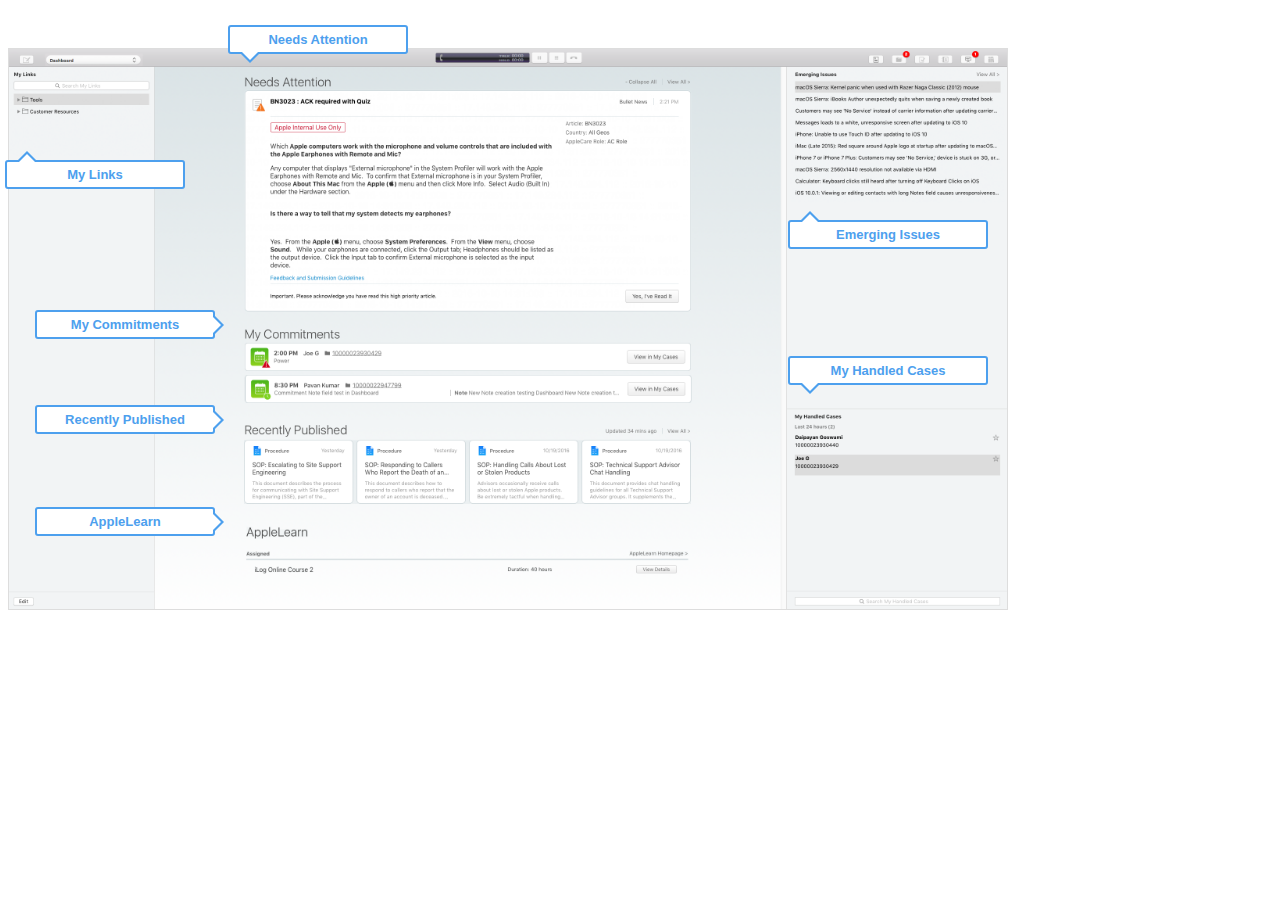
==== overview/_multimedia/jsxml_dashboard_overview/index.html @ 910c5cee "added index files" ====
<html>
<head>
	<meta http-equiv="content-type" content="text/html; charset=UTF-8">
	<script src="engine/jquery/jquery-2.1.3.min.js"></script>
	<link href="engine/engine.css" rel="stylesheet" type="text/css" />
	<link href="engine/standard.css" rel="stylesheet" type="text/css" />
	<link href="engine/jquery-ui/jquery-ui.min.css" rel="stylesheet" type="text/css" />
	<link href="interaction.css" rel="stylesheet" type="text/css" />
	<script src="style.js"></script>
	<script>
		// $(document).ready(function() {
		// 	$(".blue_button_active").on('mouseenter', function() {
		// 		var hoveredBtn = parseInt($(this).attr("count"));
		// 		$(".item_" + (hoveredBtn + 1)).addClass("on_hover");
		// 	});
		// 	$(".blue_button_active").on('mouseleave', function() {
		// 		var hoveredBtn = parseInt($(this).attr("count"));
		// 		$(".item_" + (hoveredBtn + 1)).removeClass("on_hover");
		// 	});

		// 	$("#my-links-btn").click(function() {
		// 		$("#slide1").hide();
		// 		$("#my-links-slide").show();
		// 	});

		// 	$("#my-links-zoomout").click(function() {
		// 		$("#slide1").show();
		// 		$("#my-links-slide").hide();
		// 	})


		// 	$("#needs-attention-btn").click(function() {
		// 		$("#slide1").hide();
		// 		$("#needs-attention-slide").show();
		// 	});

		// 	$("#needs-attention-zoomout").click(function() {
		// 		$("#slide1").show();
		// 		$("#needs-attention-slide").hide();
		// 	})

		// 	$("#my-commitments-btn").click(function() {
		// 		$("#slide1").hide();
		// 		$("#my-commitments-slide").show();
		// 	});

		// 	$("#my-commitments-zoomout").click(function() {
		// 		$("#slide1").show();
		// 		$("#my-commitments-slide").hide();
		// 	})

		// 	$("#recently-published-btn").click(function() {
		// 		$("#slide1").hide();
		// 		$("#recently-published-slide").show();
		// 	});

		// 	$("#recently-published-zoomout").click(function() {
		// 		$("#slide1").show();
		// 		$("#recently-published-slide").hide();
		// 	})

		// 	$("#apple-learn-btn").click(function() {
		// 		$("#slide1").hide();
		// 		$("#apple-learn-slide").show();
		// 	});

		// 	$("#apple-learn-zoomout").click(function() {
		// 		$("#slide1").show();
		// 		$("#apple-learn-slide").hide();
		// 	})

		// 	$("#emerging-issues-btn").click(function() {
		// 		$("#slide1").hide();
		// 		$("#emerging-issues-slide").show();
		// 	});

		// 	$("#emerging-issues-zoomout").click(function() {
		// 		$("#slide1").show();
		// 		$("#emerging-issues-slide").hide();
		// 	})

		// 	$("#my-handled-cases-btn").click(function() {
		// 		$("#slide1").hide();
		// 		$("#my-handled-cases-slide").show();
		// 	});

		// 	$("#my-handled-cases-zoomout").click(function() {
		// 		$("#slide1").show();
		// 		$("#my-handled-cases-slide").hide();
		// 	})

		// })
	</script>
</head>

<body>

	<div style="height: 642px; width: 1000px; background-color: transparent;" class="slides" count="0" id="slide1">
		<div style="position: absolute; left: 0px; top: 0px; width: 100%; height: 100%; opacity: 1; background-color: transparent; pointer-events: auto; overflow: hidden;" class="layer_variables">
		</div>
		<div style="position: absolute; left: 0px; top: 40px; width: 1000px; height: 562px; opacity: 1; background-color: transparent; pointer-events: auto; overflow: hidden;" class="layer_image layer">
			<img style="position: absolute; left: 0px; top: 0px; width: 1000px; opacity: 1; pointer-events: auto;" src="images/dashboard_01.png" class="bg_image">
		</div>
		<div style="position: absolute; left: 0px; top: 40px; width: 1000px; height: 562px; opacity: 1; background-color: transparent; pointer-events: auto; overflow: hidden;" class="layer_item">
			<div style="position: absolute; left: 0px; top: 19px; width: 147px; height: 543px; opacity: 1; pointer-events: auto;" class="item_1 item item_button">
			</div>
			<div style="position: absolute; left: 228px; top: 19px; width: 464px; height: 252px; opacity: 1; pointer-events: auto;" class="item_2 item item_button">
			</div>
			<div style="position: absolute; left: 228px; top: 272px; width: 464px; height: 92px; opacity: 1; pointer-events: auto;" class="item_3 item item_button">
			</div>
			<div style="position: absolute; left: 228px; top: 365px; width: 464px; height: 98px; opacity: 1; pointer-events: auto;" class="item_4 item item_button">
			</div>
			<div style="position: absolute; left: 228px; top: 467px; width: 464px; height: 95px; opacity: 1; pointer-events: auto;" class="item_5 item item_button">
			</div>
			<div style="position: absolute; left: 778px; top: 19px; width: 222px; height: 340px; opacity: 1; pointer-events: auto;" class="item_6 item item_button">
			</div>
			<div style="position: absolute; left: 778px; top: 360px; width: 222px; height: 202px; opacity: 1; pointer-events: auto;" class="item_7 item item_button">
			</div>
			
			<button count="0" style="position: absolute; left: 5px; top: 120px; width: 180px; opacity: 1; pointer-events: auto;" class="button_1 blue_button_active pointer-top-left completed-false" id="my-links-btn">
				My Links<span class="icon"></span>
			</button>
			
			<button count="1" style="position: absolute; left: 228px; top: -15px; width: 180px; opacity: 1; pointer-events: auto;" class="button_2 blue_button_active pointer-bottom-left completed-false" id="needs-attention-btn">
				Needs Attention<span class="icon"></span>
			</button>
			
			<button count="2" style="position: absolute; left: 35px; top: 270px; width: 180px; opacity: 1; pointer-events: auto;" class=" button_3 blue_button_active pointer-right completed-false" id="my-commitments-btn">
				My Commitments<span class="icon"></span>
			</button>
			
			<button count="3" style="position: absolute; left: 35px; top: 365px; width: 180px; opacity: 1; pointer-events: auto;" class=" button_4 blue_button_active pointer-right completed-false" id="recently-published-btn">
				Recently Published<span class="icon"></span>
			</button>
			
			<button count="4" style="position: absolute; left: 35px; top: 467px; width: 180px; opacity: 1; pointer-events: auto;" class="button_5 blue_button_active pointer-right completed-false" id="apple-learn-btn">
				AppleLearn<span class="icon"></span>
			</button>
			
			<button count="5" style="position: absolute; left: 788px; top: 180px; width: 200px; opacity: 1; pointer-events: auto;" class=" button_6 blue_button_active pointer-top-left completed-false" id="emerging-issues-btn">
				Emerging Issues<span class="icon"></span>
			</button>
			
			<button count="6" style="position: absolute; left: 788px; top: 316px; width: 200px; opacity: 1; pointer-events: auto;" class="button_7 blue_button_active pointer-bottom-left completed-false" id="my-handled-cases-btn">
				My Handled Cases<span class="icon"></span>
			</button>
		
		</div>
	</div>

	<div style="height: 642px; width: 1000px; background-color: transparent; display:none" class="slides" count="1" id="my-links-slide">
		<div style="position: absolute; left: 0px; top: 0px; width: 100%; height: 100%; opacity: 1; background-color: transparent; pointer-events: auto; overflow: hidden;" class="layer_variables">
		</div>
		<div style="position: absolute; left: 0px; top: 40px; width: 1000px; height: 562px; opacity: 1; background-color: transparent; pointer-events: auto; overflow: hidden;" class="layer_image layer">
			<img style="position: absolute; left: 0px; top: 0px; width: 2560px; opacity: 1; pointer-events: auto; display: inline-block;" src="images/dashboard_01.png" class="bg_image">
		</div>
		<div style="position: absolute; left: 0px; top: 40px; width: 1000px; height: 562px; opacity: 1; background-color: transparent; pointer-events: auto; overflow: hidden; display: block;" class="layer_item">
			<div style="position: absolute; left: 10px; top: 54px; width: 65px; height: 26px; opacity: 1; pointer-events: auto;" class="item_1 item">
				<notrans></notrans>
			</div>
			<div style="position: absolute; left: 10px; top: 81px; width: 354px; height: 30px; opacity: 1; pointer-events: auto;" class="item_2 item">
				<notrans></notrans>
			</div>
			<div style="position: absolute; left: 790px; top: 572px; width: 200px; opacity: 1; pointer-events: auto;" class="button_1 blue_button_active zoomout" id="my-links-zoomout">
				<notrans>Zoom Out</notrans>
			</div>
		</div>
		<div style="position: absolute; left: 0px; top: 40px; width: 1000px; height: 562px; opacity: 1; background-color: transparent; pointer-events: none; overflow: hidden;" class="layer svg_layer">
			<div style="position: absolute; left: 0px; top: 0px; width: 100%; height: 100%; opacity: 0; pointer-events: auto;" class="fade_1 svg_container">
				<notrans><svg version="1.1" xmlns="http://www.w3.org/2000/svg" xmlns:xlink="http://www.w3.org/1999/xlink" viewBox="0 0 1000 562" xml:space="preserve">
	                        <defs>
								<mask id="cutout_square_1">
									<rect x="0" y="0" width="100%" height="100%" fill="white"></rect>
									<rect x="10" y="54" width="65" height="26" rx="3px" ry="3px" fill="black"></rect>
								</mask>
							</defs>
						<rect x="0" y="0" width="100%" height="100%" class="svg_fade" mask="url(#cutout_square_1)"></rect>
						</svg>
				</notrans>
			</div>
			<div style="position: absolute; left: 0px; top: 0px; width: 100%; height: 100%; opacity: 0; pointer-events: auto;" class="fade_2 svg_container">
				<notrans>
					<svg version="1.1" xmlns="http://www.w3.org/2000/svg" xmlns:xlink="http://www.w3.org/1999/xlink" viewBox="0 0 1000 562" xml:space="preserve">
	                <defs>
										<mask id="cutout_square_2">
											<rect x="0" y="0" width="100%" height="100%" fill="white"></rect>
											<rect x="10" y="81" width="354" height="30" rx="3px" ry="3px" fill="black"></rect>
										</mask>
									</defs>
									<rect x="0" y="0" width="100%" height="100%" class="svg_fade" mask="url(#cutout_square_2)"></rect>
								</svg>
				</notrans>
			</div>
		</div>
		<div style="position: absolute; left: 0px; top: 40px; width: 1000px; height: 562px; opacity: 1; background-color: transparent; pointer-events: none; overflow: hidden;" class="layer feedback_layer">
			<div style="position: absolute; left: 385px; top: 44px; width: 605px; height: 0px; opacity: 1; pointer-events: auto;" class="feedback_1 feedback_container">
				<notrans>
					<div class="feedback valign-top">
						<p>You use the My Links section to manage internal and external links you frequently use. This section doesn't contain any default links. You choose which links you add to this section.</p>
					</div>
				</notrans>
			</div>
			<div style="position: absolute; left: 385px; top: 73px; width: 605px; height: 0px; opacity: 1; pointer-events: auto;" class="feedback_2 feedback_container">
				<notrans>
					<div class="feedback valign-top">
						<p>To quickly find links that you've added to the My Links section, you can use the search field.</p>
					</div>
				</notrans>
			</div>
		</div>
	</div>

	<div style="height: 642px; width: 1000px; background-color: transparent; display:none" class="slides" count="2" id="slide3">
		<div style="position: absolute; left: 0px; top: 0px; width: 100%; height: 100%; opacity: 1; background-color: transparent; pointer-events: auto; overflow: hidden;" class="layer_variables"></div>
		<div style="position: absolute; left: 0px; top: 40px; width: 1000px; height: 562px; opacity: 1; background-color: transparent; pointer-events: auto; overflow: hidden;" class="layer_image layer"><img style="position: absolute; left: 0px; top: -878px; width: 2560px; opacity: 1; pointer-events: auto; display: inline-block;" src="images/dashboard_01.png" class="bg_image"></div>
		<div style="position: absolute; left: 0px; top: 40px; width: 1000px; height: 562px; opacity: 1; background-color: transparent; pointer-events: auto; overflow: hidden; display: block;" class="layer_item">
			<div style="position: absolute; left: 10px; top: 522px; width: 60px; height: 31px; opacity: 1; pointer-events: auto;" class="item_1 item">
				<notrans></notrans>
			</div>
			<div style="position: absolute; left: 10px; top: 572px; width: 200px; opacity: 1; pointer-events: auto;" class="back_btn blue_button_active">
				<notrans>Back</notrans>
			</div>
			<div style="position: absolute; left: 220px; top: 572px; width: 200px; opacity: 1; pointer-events: auto;" class="zoom_out_btn blue_button_active" id="needs-attention-zoomout1">
				<notrans>Zoom Out</notrans>
			</div>
		</div>
		<div style="position: absolute; left: 0px; top: 40px; width: 1000px; height: 562px; opacity: 1; background-color: transparent; pointer-events: none; overflow: hidden;" class="layer svg_layer">
			<div style="position: absolute; left: 0px; top: 0px; width: 100%; height: 100%; opacity: 0; pointer-events: auto;" class="fade_1 svg_container">
				<notrans><svg version="1.1" xmlns="http://www.w3.org/2000/svg" xmlns:xlink="http://www.w3.org/1999/xlink" viewBox="0 0 1000 562" xml:space="preserve">
	                        <defs>
								<mask id="cutout_square_1">
									<rect x="0" y="0" width="100%" height="100%" fill="white"></rect>
									<rect x="10" y="522" width="60" height="31" rx="3px" ry="3px" fill="black"></rect>
								</mask>
							</defs>
						<rect x="0" y="0" width="100%" height="100%" class="svg_fade" mask="url(#cutout_square_1)"></rect>
						</svg></notrans>
			</div>
		</div>
		<div style="position: absolute; left: 0px; top: 40px; width: 1000px; height: 562px; opacity: 1; background-color: transparent; pointer-events: none; overflow: hidden;" class="layer feedback_layer">
			<div style="position: absolute; left: 10px; top: 495px; width: 605px; height: 0px; opacity: 1; pointer-events: auto;" class=" feedback_1 feedback_container">
				<notrans>
					<div class="feedback valign-bottom">
						<p>You use the Edit button to add and remove links and organize them into folders you create.</p>
					</div>
				</notrans>
			</div>
		</div>
	</div>

	<div style="height: 642px; width: 1000px; background-color: transparent; display:none" class="slides" count="3" id="needs-attention-slide">
		<div style="position: absolute; left: 0px; top: 0px; width: 100%; height: 100%; opacity: 1; background-color: transparent; pointer-events: auto; overflow: hidden;" class="layer_variables"></div>
		<div style="position: absolute; left: 0px; top: 40px; width: 1000px; height: 562px; opacity: 1; background-color: transparent; pointer-events: auto; overflow: hidden;" class="layer_image layer"><img style="position: absolute; left: -506px; top: -40px; width: 2190px; opacity: 1; pointer-events: auto; display: inline-block;" src="images/dashboard_01.png" class="bg_image"></div>
		<div style="position: absolute; left: 0px; top: 40px; width: 1000px; height: 562px; opacity: 1; background-color: transparent; pointer-events: auto; overflow: hidden; display: block;" class="layer_item">
			<div style="position: absolute; left: 5px; top: 15px; width: 203px; height: 36px; opacity: 1; pointer-events: auto;" class="item_1 item">
				<notrans></notrans>
			</div>
			<div style="position: absolute; left: 836px; top: 15px; width: 89px; height: 36px; opacity: 1; pointer-events: auto;" class="item_2 item">
				<notrans></notrans>
			</div>
			<div style="position: absolute; left: 926px; top: 15px; width: 69px; height: 36px; opacity: 1; pointer-events: auto;" class="item_3 item">
				<notrans></notrans>
			</div>
			<div style="position: absolute; left: 12px; top: 474px; width: 977px; height: 61px; opacity: 1; pointer-events: auto;" class="item_4 item">
				<notrans></notrans>
			</div>
			<div style="position: absolute; left: 10px; top: 572px; width: 200px; opacity: 1; pointer-events: auto;" class="zoom_out_btn blue_button_active" id="needs-attention-zoomout">
				<notrans>Zoom Out</notrans>
			</div>
		</div>
		<div style="position: absolute; left: 0px; top: 40px; width: 1000px; height: 562px; opacity: 1; background-color: transparent; pointer-events: none; overflow: hidden;" class="layer svg_layer">
			<div style="position: absolute; left: 0px; top: 0px; width: 100%; height: 100%; opacity: 0; pointer-events: auto;" class="fade_1 svg_container">
				<notrans><svg version="1.1" xmlns="http://www.w3.org/2000/svg" xmlns:xlink="http://www.w3.org/1999/xlink" viewBox="0 0 1000 562" xml:space="preserve">
	                        <defs>
								<mask id="cutout_square_1">
									<rect x="0" y="0" width="100%" height="100%" fill="white"></rect>
									<rect x="5" y="15" width="203" height="36" rx="3px" ry="3px" fill="black"></rect>
								</mask>
							</defs>
						<rect x="0" y="0" width="100%" height="100%" class="svg_fade" mask="url(#cutout_square_1)"></rect>
						</svg></notrans>
			</div>
			<div style="position: absolute; left: 0px; top: 0px; width: 100%; height: 100%; opacity: 0; pointer-events: auto;" class="fade_2 svg_container">
				<notrans><svg version="1.1" xmlns="http://www.w3.org/2000/svg" xmlns:xlink="http://www.w3.org/1999/xlink" viewBox="0 0 1000 562" xml:space="preserve">
	                        <defs>
								<mask id="cutout_square_2">
									<rect x="0" y="0" width="100%" height="100%" fill="white"></rect>
									<rect x="836" y="15" width="89" height="36" rx="3px" ry="3px" fill="black"></rect>
								</mask>
							</defs>
						<rect x="0" y="0" width="100%" height="100%" class="svg_fade" mask="url(#cutout_square_2)"></rect>
						</svg></notrans>
			</div>
			<div style="position: absolute; left: 0px; top: 0px; width: 100%; height: 100%; opacity: 0; pointer-events: auto;" class="fade_3 svg_container">
				<notrans><svg version="1.1" xmlns="http://www.w3.org/2000/svg" xmlns:xlink="http://www.w3.org/1999/xlink" viewBox="0 0 1000 562" xml:space="preserve">
	                        <defs>
								<mask id="cutout_square_3">
									<rect x="0" y="0" width="100%" height="100%" fill="white"></rect>
									<rect x="926" y="15" width="69" height="36" rx="3px" ry="3px" fill="black"></rect>
								</mask>
							</defs>
						<rect x="0" y="0" width="100%" height="100%" class="svg_fade" mask="url(#cutout_square_3)"></rect>
						</svg></notrans>
			</div>
			<div style="position: absolute; left: 0px; top: 0px; width: 100%; height: 100%; opacity: 0; pointer-events: auto;" class="fade_4 svg_container">
				<notrans><svg version="1.1" xmlns="http://www.w3.org/2000/svg" xmlns:xlink="http://www.w3.org/1999/xlink" viewBox="0 0 1000 562" xml:space="preserve">
	                        <defs>
								<mask id="cutout_square_4">
									<rect x="0" y="0" width="100%" height="100%" fill="white"></rect>
									<rect x="12" y="474" width="977" height="61" rx="3px" ry="3px" fill="black"></rect>
								</mask>
							</defs>
						<rect x="0" y="0" width="100%" height="100%" class="svg_fade" mask="url(#cutout_square_4)"></rect>
						</svg></notrans>
			</div>
		</div>
		<div style="position: absolute; left: 0px; top: 40px; width: 1000px; height: 562px; opacity: 1; background-color: transparent; pointer-events: none; overflow: hidden;" class="layer feedback_layer">
			<div style="position: absolute; left: 14px; top: 65px; width: 475px; height: 0px; opacity: 1; pointer-events: auto;" class="feedback_1 feedback_container">
				<notrans>
					<div class="feedback valign-top">
						<p>The Needs Attention section lists Bullet*News articles that you need to read and acknowledge before working with customers. </p>
					</div>
				</notrans>
			</div>
			<div style="position: absolute; left: 510px; top: 65px; width: 475px; height: 0px; opacity: 1; pointer-events: auto;" class="  feedback_2 feedback_container">
				<notrans>
					<div class="feedback valign-top">
						<p>You can click an article to expand it, or you can click Expand All to expand all the articles in this section. You might want to have all the articles closed so you can view other information in Dashboard. When all the articles are expanded, you
							can click Collapse All to collapse all of them.</p>
					</div>
				</notrans>
			</div>
			<div style="position: absolute; left: 510px; top: 65px; width: 475px; height: 0px; opacity: 1; pointer-events: auto;" class=" feedback_3 feedback_container">
				<notrans>
					<div class="feedback valign-top">
						<p>Click View All to review Bullet*News articles in Article Viewer from the past 90 days.</p>
					</div>
				</notrans>
			</div>
			<div style="position: absolute; left: 510px; top: 460px; width: 475px; height: 0px; opacity: 1; pointer-events: auto;" class="    feedback_4 feedback_container">
				<notrans>
					<div class="feedback valign-bottom">
						<p>Each article has the "Yes, I’ve Read It" button. Click this button to acknowledge you have read the article. You must take time to read and acknowledge all articles before you can work with customers. Reading these articles prepares you to provide
							the best customer experience.</p>
					</div>
				</notrans>
			</div>
		</div>
	</div>

	<div style="height: 642px; width: 1000px; background-color: transparent; display:none" class="slides" count="4" id="my-commitments-slide">
		<div style="position: absolute; left: 0px; top: 0px; width: 100%; height: 100%; opacity: 1; background-color: transparent; pointer-events: auto; overflow: hidden;" class="layer_variables">
		</div>
		<div style="position: absolute; left: 0px; top: 40px; width: 1000px; height: 562px; opacity: 1; background-color: transparent; pointer-events: auto; overflow: hidden;" class="layer_image layer">
			<img style="position: absolute; left: -506px; top: -591px; width: 2190px; opacity: 1; pointer-events: auto; display: inline-block;" src="images/dashboard_01.png" class="bg_image">
		</div>
		<div style="position: absolute; left: 0px; top: 40px; width: 1000px; height: 562px; opacity: 1; background-color: transparent; pointer-events: auto; overflow: hidden; display: block;" class="layer_item">
			<div style="position: absolute; left: 5px; top: 18px; width: 223px; height: 36px; opacity: 1; pointer-events: auto;" class="item_1 item">
				<notrans></notrans>
			</div>
			<div style="position: absolute; left: 18px; top: 60px; width: 53px; height: 52px; opacity: 1; pointer-events: auto;" class="item_2 item">
				<notrans></notrans>
			</div>
			<div style="position: absolute; left: 10px; top: 572px; width: 200px; opacity: 1; pointer-events: auto;" class="zoom_out_btn blue_button_active" id="my-commitments-zoomout">
				<notrans>Zoom Out</notrans>
			</div>
		</div>
		<div style="position: absolute; left: 0px; top: 40px; width: 1000px; height: 562px; opacity: 1; background-color: transparent; pointer-events: none; overflow: hidden;" class="layer svg_layer">
			<div style="position: absolute; left: 0px; top: 0px; width: 100%; height: 100%; opacity: 0; pointer-events: auto;" class="fade_1 svg_container">
				<notrans>
					<svg version="1.1" xmlns="http://www.w3.org/2000/svg" xmlns:xlink="http://www.w3.org/1999/xlink" viewBox="0 0 1000 562" xml:space="preserve">
						                        <defs>
													<mask id="cutout_square_1">
														<rect x="0" y="0" width="100%" height="100%" fill="white"></rect>
														<rect x="5" y="18" width="223" height="36" rx="3px" ry="3px" fill="black"></rect>
													</mask>
												</defs>
											</svg></notrans>
			</div>
			<div style="position: absolute; left: 0px; top: 0px; width: 100%; height: 100%; opacity: 0; pointer-events: auto;" class="fade_2 svg_container">
				<notrans><svg version="1.1" xmlns="http://www.w3.org/2000/svg" xmlns:xlink="http://www.w3.org/1999/xlink" viewBox="0 0 1000 562" xml:space="preserve">
						                        <defs>
													<mask id="cutout_square_2">
														<rect x="0" y="0" width="100%" height="100%" fill="white"></rect>
														<rect x="18" y="60" width="53" height="52" rx="3px" ry="3px" fill="black"></rect>
													</mask>
												</defs>
											<rect x="0" y="0" width="100%" height="100%" class="svg_fade" mask="url(#cutout_square_2)"></rect>
											</svg>
				</notrans>
			</div>
		</div>
		<div style="position: absolute; left: 0px; top: 40px; width: 1000px; height: 562px; opacity: 1; background-color: transparent; pointer-events: none; overflow: hidden;" class="layer feedback_layer">
			<div style="position: absolute; left: 510px; top: 18px; width: 475px; height: 0px; opacity: 1; pointer-events: auto;" class="feedback_1 feedback_container">
				<notrans>
					<div class="feedback valign-top">
						<p>The My Commitments section is for Tier 2 Advisors and specific queues such as Customer Relations. If you have the My Commitments section, you can use it to easily keep track of your follow-ups. My Commitments also lists escalated responses for email
							Advisors.
						</p>
					</div>
				</notrans>
			</div>
			<div style="position: absolute; left: 510px; top: 60px; width: 475px; height: 0px; opacity: 1; pointer-events: auto;" class="feedback_2 feedback_container">
				<notrans>
					<div class="feedback valign-top">
						<p>The My Commitments section shows commitments that are due within two days. An alert badge indicates that a commitment is overdue. You should address overdue commitments as soon as possible. </p>
					</div>
				</notrans>
			</div>
		</div>
	</div>

	<div style="height: 642px; width: 1000px; background-color: transparent; display:none" class="slides" count="5" id="recently-published-slide">
		<div style="position: absolute; left: 0px; top: 0px; width: 100%; height: 100%; opacity: 1; background-color: transparent; pointer-events: auto; overflow: hidden;" class="layer_variables"></div>
		<div style="position: absolute; left: 0px; top: 40px; width: 1000px; height: 562px; opacity: 1; background-color: transparent; pointer-events: auto; overflow: hidden;" class="layer_image layer"><img style="position: absolute; left: -506px; top: -591px; width: 2190px; opacity: 1; pointer-events: auto; display: inline-block;" src="images/dashboard_01.png" class="bg_image"></div>
		<div style="position: absolute; left: 0px; top: 40px; width: 1000px; height: 562px; opacity: 1; background-color: transparent; pointer-events: auto; overflow: hidden; display: block;" class="layer_item">
			<div style="position: absolute; left: 5px; top: 228px; width: 241px; height: 36px; opacity: 1; pointer-events: auto;" class="item_1 item">
				<notrans></notrans>
			</div>
			<div style="position: absolute; left: 926px; top: 229px; width: 69px; height: 36px; opacity: 1; pointer-events: auto;" class="item_2 item">
				<notrans></notrans>
			</div>
			<div style="position: absolute; left: 258px; top: 267px; width: 238px; height: 139px; opacity: 1; pointer-events: auto;" class="item_3 item">
				<notrans></notrans>
			</div>
			<div style="position: absolute; left: 10px; top: 572px; width: 200px; opacity: 1; pointer-events: auto;" class="zoom_out_btn blue_button_active" id="recently-published-zoomout">
				<notrans>Zoom Out</notrans>
			</div>
		</div>
		<div style="position: absolute; left: 0px; top: 40px; width: 1000px; height: 562px; opacity: 1; background-color: transparent; pointer-events: none; overflow: hidden;" class="layer svg_layer">
			<div style="position: absolute; left: 0px; top: 0px; width: 100%; height: 100%; opacity: 0; pointer-events: auto;" class="fade_1 svg_container">
				<notrans><svg version="1.1" xmlns="http://www.w3.org/2000/svg" xmlns:xlink="http://www.w3.org/1999/xlink" viewBox="0 0 1000 562" xml:space="preserve">
										                        <defs>
																	<mask id="cutout_square_1">
																		<rect x="0" y="0" width="100%" height="100%" fill="white"></rect>
																		<rect x="5" y="228" width="241" height="36" rx="3px" ry="3px" fill="black"></rect>
																	</mask>
																</defs>
															<rect x="0" y="0" width="100%" height="100%" class="svg_fade" mask="url(#cutout_square_1)"></rect>
															</svg></notrans>
			</div>
			<div style="position: absolute; left: 0px; top: 0px; width: 100%; height: 100%; opacity: 0; pointer-events: auto;" class="fade_2 svg_container">
				<notrans><svg version="1.1" xmlns="http://www.w3.org/2000/svg" xmlns:xlink="http://www.w3.org/1999/xlink" viewBox="0 0 1000 562" xml:space="preserve">
										                        <defs>
																	<mask id="cutout_square_2">
																		<rect x="0" y="0" width="100%" height="100%" fill="white"></rect>
																		<rect x="926" y="229" width="69" height="36" rx="3px" ry="3px" fill="black"></rect>
																	</mask>
																</defs>
															<rect x="0" y="0" width="100%" height="100%" class="svg_fade" mask="url(#cutout_square_2)"></rect>
															</svg></notrans>
			</div>
			<div style="position: absolute; left: 0px; top: 0px; width: 100%; height: 100%; opacity: 0; pointer-events: auto;" class="fade_3 svg_container">
				<notrans><svg version="1.1" xmlns="http://www.w3.org/2000/svg" xmlns:xlink="http://www.w3.org/1999/xlink" viewBox="0 0 1000 562" xml:space="preserve">
										                        <defs>
																	<mask id="cutout_square_3">
																		<rect x="0" y="0" width="100%" height="100%" fill="white"></rect>
																		<rect x="258" y="267" width="238" height="139" rx="3px" ry="3px" fill="black"></rect>
																	</mask>
																</defs>
															<rect x="0" y="0" width="100%" height="100%" class="svg_fade" mask="url(#cutout_square_3)"></rect>
															</svg></notrans>
			</div>
		</div>
		<div style="position: absolute; left: 0px; top: 40px; width: 1000px; height: 562px; opacity: 1; background-color: transparent; pointer-events: none; overflow: hidden;" class="layer feedback_layer">
			<div style="position: absolute; left: 15px; top: 210px; width: 475px; height: 0px; opacity: 1; pointer-events: auto;" class="feedback_1 feedback_container">
				<notrans>
					<div class="feedback valign-bottom">
						<p>The Recently Published section lists SOPs, non-urgent Bullet*News, and ISCS content published in the last 90 days.</p>
					</div>
				</notrans>
			</div>
			<div style="position: absolute; left: 510px; top: 210px; width: 475px; height: 0px; opacity: 1; pointer-events: auto;" class="feedback_2 feedback_container">
				<notrans>
					<div class="feedback valign-bottom">
						<p>To view all the recently published content in Article Viewer, click View All.</p>
					</div>
				</notrans>
			</div>
			<div style="position: absolute; left: 258px; top: 250px; width: 475px; height: 0px; opacity: 1; pointer-events: auto;" class="feedback_3 feedback_container">
				<notrans>
					<div class="feedback valign-bottom">
						<p>You can remove content from this section if you've already reviewed it. To remove content, hover your pointer over each piece of content, and then click Remove.</p>
					</div>
				</notrans>
			</div>
		</div>
	</div>

	<div style="height: 642px; width: 1000px; background-color: transparent; display:none" class="slides" count="6" id="apple-learn-slide">
		<div style="position: absolute; left: 0px; top: 0px; width: 100%; height: 100%; opacity: 1; background-color: transparent; pointer-events: auto; overflow: hidden;" class="layer_variables">
		</div>
		<div style="position: absolute; left: 0px; top: 40px; width: 1000px; height: 562px; opacity: 1; background-color: transparent; pointer-events: auto; overflow: hidden;" class="layer_image layer">
			<img style="position: absolute; left: -506px; top: -674px; width: 2190px; opacity: 1; pointer-events: auto; display: inline-block;" src="images/dashboard_01.png" class="bg_image"></div>
		<div style="position: absolute; left: 0px; top: 40px; width: 1000px; height: 562px; opacity: 1; background-color: transparent; pointer-events: auto; overflow: hidden; display: block;" class="layer_item">
			<div style="position: absolute; left: 5px; top: 368px; width: 163px; height: 36px; opacity: 1; pointer-events: auto;" class="item_1 item">
				<notrans></notrans>
			</div>
			<div style="position: absolute; left: 10px; top: 572px; width: 200px; opacity: 1; pointer-events: auto;" class="button_1 blue_button_active" id="apple-learn-zoomout">
				<notrans>Zoom Out</notrans>
			</div>
		</div>
		<div style="position: absolute; left: 0px; top: 40px; width: 1000px; height: 562px; opacity: 1; background-color: transparent; pointer-events: none; overflow: hidden;" class="layer svg_layer">
			<div style="position: absolute; left: 0px; top: 0px; width: 100%; height: 100%; opacity: 0; pointer-events: auto;" class="fade_1 svg_container">
				<notrans><svg version="1.1" xmlns="http://www.w3.org/2000/svg" xmlns:xlink="http://www.w3.org/1999/xlink" viewBox="0 0 1000 562" xml:space="preserve">
															                        <defs>
																						<mask id="cutout_square_1">
																							<rect x="0" y="0" width="100%" height="100%" fill="white"></rect>
																							<rect x="5" y="368" width="163" height="36" rx="3px" ry="3px" fill="black"></rect>
																						</mask>
																					</defs>
																				<rect x="0" y="0" width="100%" height="100%" class="svg_fade" mask="url(#cutout_square_1)"></rect>
																				</svg>
				</notrans>
			</div>
		</div>
		<div style="position: absolute; left: 0px; top: 40px; width: 1000px; height: 562px; opacity: 1; background-color: transparent; pointer-events: none; overflow: hidden;" class="layer feedback_layer">
			<div style="position: absolute; left: 15px; top: 350px; width: 475px; height: 0px; opacity: 1; pointer-events: auto;" class="feedback_1 feedback_container">
				<notrans>
					<div class="feedback valign-bottom">
						<p>The AppleLearn section lists new, pending, and overdue training. Apple is releasing AppleLearn to select groups at a time. You might not see the AppleLearn section at the time of the iLog 10 release.</p>
					</div>
				</notrans>
			</div>
		</div>
	</div>

	<div style="height: 642px; width: 1000px; background-color: transparent; display:none" class="slides" count="7" id="emerging-issues-slide">
		<div style="position: absolute; left: 0px; top: 0px; width: 100%; height: 100%; opacity: 1; background-color: transparent; pointer-events: auto; overflow: hidden;" class="layer_variables"></div>
		<div style="position: absolute; left: 0px; top: 40px; width: 1000px; height: 562px; opacity: 1; background-color: transparent; pointer-events: auto; overflow: hidden;" class="layer_image layer"><img style="position: absolute; left: -1560px; top: 0px; width: 2560px; opacity: 1; pointer-events: auto; display: inline-block;" src="images/dashboard_01.png" class="bg_image"></div>
		<div style="position: absolute; left: 0px; top: 40px; width: 1000px; height: 562px; opacity: 1; background-color: transparent; pointer-events: auto; overflow: hidden; display: block;" class="layer_item">
			<div style="position: absolute; left: 875px; top: 5px; width: 53px; height: 39px; opacity: 1; pointer-events: auto;" class="item_1 item">
				<notrans></notrans>
			</div>
			<div style="position: absolute; left: 10px; top: 572px; width: 200px; opacity: 1; pointer-events: auto;" class="back_btn blue_button_active">
				<notrans>Back</notrans>
			</div>
			<div style="position: absolute; left: 220px; top: 572px; width: 200px; opacity: 1; pointer-events: auto;" class="zoom_out_btn blue_button_active" id="emerging-issues-zoomout">
				<notrans>Zoom Out</notrans>
			</div>
		</div>
		<div style="position: absolute; left: 0px; top: 40px; width: 1000px; height: 562px; opacity: 1; background-color: transparent; pointer-events: none; overflow: hidden;" class="layer svg_layer">
			<div style="position: absolute; left: 0px; top: 0px; width: 100%; height: 100%; opacity: 0; pointer-events: auto;" class="fade_1 svg_container">
				<notrans><svg version="1.1" xmlns="http://www.w3.org/2000/svg" xmlns:xlink="http://www.w3.org/1999/xlink" viewBox="0 0 1000 562" xml:space="preserve">
																				                        <defs>
																											<mask id="cutout_square_1">
																												<rect x="0" y="0" width="100%" height="100%" fill="white"></rect>
																												<rect x="875" y="5" width="53" height="39" rx="3px" ry="3px" fill="black"></rect>
																											</mask>
																										</defs>
																									<rect x="0" y="0" width="100%" height="100%" class="svg_fade" mask="url(#cutout_square_1)"></rect>
																									</svg></notrans>
			</div>
		</div>
		<div style="position: absolute; left: 0px; top: 40px; width: 1000px; height: 562px; opacity: 1; background-color: transparent; pointer-events: none; overflow: hidden;" class="layer feedback_layer">
			<div style="position: absolute; left: 450px; top: 60px; width: 535px; height: 0px; opacity: 1; pointer-events: auto;" class="feedback_1 feedback_container">
				<notrans>
					<div class="feedback valign-top">
						<p>The My Learning menu displays badges to indicate training that is due and overdue. After clicking the My Learning menu, you can view and open your assigned training in AppleLearn. My Learning shows up to 20 training notifications. You can open AppleLearn
							to see all assigned training.</p>
					</div>
				</notrans>
			</div>
		</div>
	</div>

	<div style="height: 642px; width: 1000px; background-color: transparent; display:none" class="slides" count="8" id="my-handled-cases-slide">
		<div style="position: absolute; left: 0px; top: 0px; width: 100%; height: 100%; opacity: 1; background-color: transparent; pointer-events: auto; overflow: hidden;" class="layer_variables"></div>
		<div style="position: absolute; left: 0px; top: 40px; width: 1000px; height: 562px; opacity: 1; background-color: transparent; pointer-events: auto; overflow: hidden;" class="layer_image layer"><img style="position: absolute; left: -1560px; top: -878px; width: 2560px; opacity: 1; pointer-events: auto; display: inline-block;" src="images/dashboard_01.png" class="bg_image"></div>
		<div style="position: absolute; left: 0px; top: 40px; width: 1000px; height: 562px; opacity: 1; background-color: transparent; pointer-events: auto; overflow: hidden; display: block;"
		 class="layer_item">
			<div style="position: absolute; left: 451px; top: 51px; width: 126px; height: 28px; opacity: 1; pointer-events: auto;" class="item_1 item">
				<notrans></notrans>
			</div>
			<div style="position: absolute; left: 955px; top: 105px; width: 28px; height: 28px; opacity: 1; pointer-events: auto;" class="item_2 item">
				<notrans></notrans>
			</div>
			<div style="position: absolute; left: 10px; top: 572px; width: 200px; opacity: 1; pointer-events: auto;" class="zoom_out_btn blue_button_active" id="my-handled-cases-zoomout">
				<notrans>Zoom Out</notrans>
			</div>
		</div>
		<div style="position: absolute; left: 0px; top: 40px; width: 1000px; height: 562px; opacity: 1; background-color: transparent; pointer-events: none; overflow: hidden;" class="layer svg_layer">
			<div style="position: absolute; left: 0px; top: 0px; width: 100%; height: 100%; opacity: 0; pointer-events: auto;" class="fade_1 svg_container">
				<notrans><svg version="1.1" xmlns="http://www.w3.org/2000/svg" xmlns:xlink="http://www.w3.org/1999/xlink" viewBox="0 0 1000 562" xml:space="preserve">
	                        <defs>
								<mask id="cutout_square_1">
									<rect x="0" y="0" width="100%" height="100%" fill="white"></rect>
									<rect x="451" y="51" width="126" height="28" rx="3px" ry="3px" fill="black"></rect>
								</mask>
							</defs>
						<rect x="0" y="0" width="100%" height="100%" class="svg_fade" mask="url(#cutout_square_1)"></rect>
						</svg></notrans>
			</div>
			<div style="position: absolute; left: 0px; top: 0px; width: 100%; height: 100%; opacity: 0; pointer-events: auto;" class="fade_2 svg_container">
				<notrans><svg version="1.1" xmlns="http://www.w3.org/2000/svg" xmlns:xlink="http://www.w3.org/1999/xlink" viewBox="0 0 1000 562" xml:space="preserve">
	                        <defs>
								<mask id="cutout_square_2">
									<rect x="0" y="0" width="100%" height="100%" fill="white"></rect>
									<rect x="955" y="105" width="28" height="28" rx="3px" ry="3px" fill="black"></rect>
								</mask>
							</defs>
						<rect x="0" y="0" width="100%" height="100%" class="svg_fade" mask="url(#cutout_square_2)"></rect>
						</svg></notrans>
			</div>
		</div>
		<div style="position: absolute; left: 0px; top: 40px; width: 1000px; height: 562px; opacity: 1; background-color: transparent; pointer-events: none; overflow: hidden;" class="layer feedback_layer">
			<div style="position: absolute; left: 451px; top: 230px; width: 532px; height: 0px; opacity: 1; pointer-events: auto;" class="feedback_1 feedback_container">
				<notrans>
					<div class="feedback valign-top">
						<p>The My Handled Cases section displays cases you handled within the last 24 hours. The 24-hour period is based on when you log in and out of iLog.</p>
					</div>
				</notrans>
			</div>
			<div style="position: absolute; left: 451px; top: 230px; width: 532px; height: 0px; opacity: 1; pointer-events: auto;" class="feedback_2 feedback_container">
				<notrans>
					<div class="feedback valign-top">
						<p>Click the star to make a case a favorite. You can make up to 200 cases favorites. Click the star again to remove the case you no longer want to track.</p>
					</div>
				</notrans>
			</div>
		</div>
	</div>

</body>

</html>
---- overview/_multimedia/jsxml_dashboard_overview/engine/engine.css ----
body {
	font-family: 'Lucida Grande', Helvetica, sans-serif;
	font-size:10pt;
	text-align:left;
	color: #000000;
}

.dtButton {
  	border: 1px solid #000000;
  	border-radius: 3px;
  	-moz-border-radius: 3px;
  	-webkit-border-radius: 3px;
  	background: #000000;
	text-align:center;
	color: #FFFFFF;
  	cursor: pointer;
  	cursor: hand;
  	padding:3px;
}

.dtButton:hover {
  	border: 1px solid #000000;
  	border-radius: 3px;
  	-moz-border-radius: 3px;
  	-webkit-border-radius: 3px;
  	background: #FFFFFF;
	text-align:center;
	color: #000000;
  	cursor: pointer;
  	cursor: hand;
  	padding:3px;
}

.dtSeperator {
  	border-top: 1px solid #FF0000;
}

#interaction {
	position: absolute;
	top: 50%;
	left: 50%;
	margin-right: 50%;
	-webkit-transform: translate(-50%, -50%);
	transform: translate(-50%, -50%);
	overflow:hidden;
    -webkit-touch-callout: none;
    -webkit-user-select: none;
    -khtml-user-select: none;
    -moz-user-select: none;
    -ms-user-select: none;
    user-select: none;
}

#loadingDiv{
	position: absolute;
	top: 50%;
	left: 50%;
	margin-right: 50%;
	-webkit-transform: translate(-50%, -50%);
	transform: translate(-50%, -50%);
	height:75px;
	width: 300px;
}

#loadingImage{
	position: absolute;
	left: 50%;
	top: 0px;
	-webkit-transform: translate(-50%, 0%);
	transform: translate(-50%, 0%);
}

#loadingText{
	position: absolute;
	left: 50%;
	top: 25px;
	-webkit-transform: translate(-50%, 0%);
	transform: translate(-50%, 0%);
	font-family: 'Lucida Grande', Helvetica, sans-serif;
	font-size:10pt;
	text-align:center;
	color: #000000;
}
---- overview/_multimedia/jsxml_dashboard_overview/engine/standard.css ----
/* General */
.bg_light {
	border: 1px solid #CECECE;
  	background:#F8F8F8;
	border-radius: 9px;
	-moz-border-radius:  9px;
  	-webkit-border-radius: 9px;
}
.bg_gradient_header_blue {
	border: 0px solid #000000;
  	background:#4DA0EE;
  	border-top-left-radius: 9px;
	-webkit-border-top-left-radius: 9px;
	-moz-border-radius-topleft: 9px;
	border-top-right-radius: 9px;
	-webkit-border-top-right-radius: 9px;
	-moz-border-radius-topright: 9px;
	font-family: "Lucida Grande", Helvetica, sans-serif;
	font-size:12pt;
	text-align:center;
	color: #ffffff;
	padding:1px;
	padding-top:5px;
	padding-bottom:5px;
}
.outline {
	border: 1px solid #CECECE;
	border-radius: 9px;
	-moz-border-radius:  9px;
  	-webkit-border-radius: 9px;
  	padding: 10px;
}
.outline_white {
	border: 1px solid #CECECE;
  	background: white;
	border-radius: 9px;
	-moz-border-radius:  9px;
  	-webkit-border-radius: 9px;
  	padding: 10px;
}
.overlay_light {
	border: 0px solid #000000;
  	background: rgba(256, 256, 256, 0.9);
   	box-shadow: 0 2px 7px rgba(0, 0, 0, 0.5);
   	-moz-box-shadow: 0 2px 7px rgba(0, 0, 0, 0.5);
	-webkit-box-shadow: 0 2px 7px rgba(0, 0, 0, 0.5);
	border-radius:  9px;
	-moz-border-radius:  9px;
  	-webkit-border-radius: 9px;
    text-align: left;
	font-family: 'Lucida Grande', Helvetica, sans-serif;
	font-size:10pt;
	color: #333333;
    padding: 10px;
}
.image_shadow {
   	box-shadow: 0 1px 4px rgba(0, 0, 0, 0.5);
   	-moz-box-shadow: 0 1px 4px rgba(0, 0, 0, 0.5);
	-webkit-box-shadow: 0 1px 4px rgba(0, 0, 0, 0.5);
}
.image_shadow_rounded {
   	box-shadow: 0 1px 4px rgba(0, 0, 0, 0.5);
   	-moz-box-shadow: 0 1px 4px rgba(0, 0, 0, 0.5);
	-webkit-box-shadow: 0 1px 4px rgba(0, 0, 0, 0.5);
	border-radius:9px;
	-moz-border-radius:9px;
	-webkit-border-radius:9px;
}
/* Text */
.text_panel_header {
  	padding: 5px;
	font-family: "Lucida Grande", Helvetica, sans-serif;
	font-size:11pt;
	text-align:left;
	font-weight: bold;
	color: #000000;
}
.text_panel_title {
	font-family: 'Lucida Grande', Helvetica, sans-serif;
	font-size:14pt;
	text-align:left;
	font-weight: bold;
	color: #000000;
}
.text_panel_title_center {
	font-family: 'Lucida Grande', Helvetica, sans-serif;
	font-size:14pt;
	text-align:center;
	font-weight: bold;
	color: #000000;
}
.text_panel_title_left {
	font-family: 'Lucida Grande', Helvetica, sans-serif;
	font-size:14pt;
	text-align:left;
	font-weight: bold;
	color: #000000;
}
.text_panel_title_right {
	font-family: 'Lucida Grande', Helvetica, sans-serif;
	font-size:14pt;
	text-align:right;
	font-weight: bold;
	color: #000000;
}
.text_panel_subtitle {
	font-family: 'Lucida Grande', Helvetica, sans-serif;
	font-size:13pt;
	text-align:left;
	color: #000000;
}
.text_panel_subtitle_center {
	font-family: 'Lucida Grande', Helvetica, sans-serif;
	font-size:13pt;
	text-align:center;
	color: #000000;
}
.text_panel_subtitle_left {
	font-family: 'Lucida Grande', Helvetica, sans-serif;
	font-size:13pt;
	text-align:left;
	color: #000000;
}
.text_panel_subtitle_right {
	font-family: 'Lucida Grande', Helvetica, sans-serif;
	font-size:13pt;
	text-align:right;
	color: #000000;
}
.text_panel_header {
	font-family: 'Lucida Grande', Helvetica, sans-serif;
	font-size:11pt;
	text-align:left;
	font-weight: bold;
	color: #000000;
}
.text_panel_left {
	font-family: 'Lucida Grande', Helvetica, sans-serif;
	font-size:10pt;
	text-align:left;
	color: #000000;
}
.text_panel_center {
	font-family: 'Lucida Grande', Helvetica, sans-serif;
	font-size:10pt;
	text-align:center;
	color: #000000;
}
.text_panel_right {
	font-family: 'Lucida Grande', Helvetica, sans-serif;
	font-size:10pt;
	text-align:right;
	color: #000000;
}
.text_panel_instructions {
	font-family: 'Lucida Grande', Helvetica, sans-serif;
	font-size:10pt;
	text-align:left;
	font-weight: bold;
	color: #000000;
}
/* Buttons */
.button_active {
  	border: 1px solid #c3c3c3;
  	border-radius: 3px;
  	-moz-border-radius: 3px;
  	-webkit-border-radius: 3px;
  	background:#fcfcfc;
	padding: 2px 0px 2px 0px;
  	font-family: 'Lucida Grande', Helvetica, sans-serif;
	font-size:10pt;
	text-align:center;
	color: #333;
  	cursor: pointer;
  	cursor: hand;
  	padding:5px;
  	outline: none !important;
}
.button_active:hover {
  	border: 1px solid #c3c3c3;
  	border-radius: 3px;
  	-moz-border-radius: 3px;
  	-webkit-border-radius: 3px;
  	background:#f4f4f4;
	padding: 2px 0px 2px 0px;
  	font-family: 'Lucida Grande', Helvetica, sans-serif;
	font-size:10pt;
	text-align:center;
	color: #000;
  	cursor: pointer;
  	cursor: hand;
  	padding:5px;
  	outline: none !important;
}
.blue_button_active {
  	border: 2px solid #4DA0EE;
  	border-radius: 3px;
  	-moz-border-radius: 3px;
  	-webkit-border-radius: 3px;
  	background:#FFFFFF;
	padding: 2px 0px 2px 0px;
  	font-family: 'Lucida Grande', Helvetica, sans-serif;
	font-size:10pt;
	text-align:center;
	color: #4DA0EE;
  	cursor: pointer;
  	cursor: hand;
  	padding:5px;
  	outline: none !important;
}
.blue_button_active:hover {
  	border: 2px solid #4DA0EE;
  	border-radius: 3px;
  	-moz-border-radius: 3px;
  	-webkit-border-radius: 3px;
  	background:#4DA0EE;
	padding: 2px 0px 2px 0px;
  	font-family: 'Lucida Grande', Helvetica, sans-serif;
	font-size:10pt;
	text-align:center;
	color: #FFFFFF;
  	cursor: pointer;
  	cursor: hand;
  	padding:5px;
  	outline: none !important;
}
.button_active_left_white {
	border: 1px solid #CECECE;
	border-radius: 3px;
	-moz-border-radius: 3px;
	-webkit-border-radius: 3px;
	background:#FFFFFF;	padding: 2px 0px 2px 0px;
	font-family: "Lucida Grande", Helvetica, sans-serif;
	font-size:8pt;
	text-align:left;
	color: #333;
	padding:5px;
  	outline: none !important;
}
.button_inactive {
	border: 1px solid #c3c3c3;
	border-radius: 3px;
	-moz-border-radius: 3px;
	-webkit-border-radius: 3px;
	padding: 2px 0px 2px 0px;
	font-family: 'Lucida Grande', Helvetica, sans-serif;
	font-size:10pt;
	text-align:center;
	color: #c3c3c3;
	cursor: default;
	padding:5px;
  	outline: none !important;
}
.button_selected {
  	border: 1px solid #2284d1;
  	border-radius: 3px;
  	-moz-border-radius: 3px;
  	-webkit-border-radius: 3px;
  	background:#59b1f6;
	padding: 2px 0px 2px 0px;
  	font-family: 'Lucida Grande', Helvetica, sans-serif;
	font-size:10pt;
	text-align:center;
	color: #FFFFFF;
  	cursor: pointer;
  	cursor: hand;
  	padding:5px;
  	outline: none !important;
}
.button_hidden {
	cursor: pointer;
  	cursor: hand;
  	outline: none !important;
}
.button_invisible {
  	cursor: default;
  	outline: none !important;
}
.button_callout_green {
  	border: 2px solid #00FF00;
  	cursor: pointer;
  	cursor: hand;
	border-radius:3px;
  	-moz-border-radius: 3px;
  	-webkit-border-radius: 3px;
  	outline: none !important;
}

.button_callout_green_temp {
  	border: 2px solid #00FF00;
  	cursor: pointer;
  	cursor: hand;
	border-radius:3px;
  	-moz-border-radius: 3px;
  	-webkit-border-radius: 3px;
  	outline: none !important;
}
.callout_box {
	border: 2px solid #FF8000;
	border-radius:3px;
  	-moz-border-radius: 3px;
  	-webkit-border-radius: 3px;
  	outline: none !important;
}
.callout_circle {
	border: 2px solid #FF8000;
	border-radius: 90px;
	-moz-border-radius: 90px;
	-webkit-border-radius: 90px;
  	outline: none !important;
}
/* Tabs */
.tab_left {
  	border: 1px solid #c3c3c3;
  	border-radius: 6px 0 0 6px;
  	-moz-border-radius: 6px 0 0 6px;
  	-webkit-border-radius: 6px 0 0 6px;
  	background:#fcfcfc;
	padding: 2px 0px 2px 0px;
  	font-family: 'Lucida Grande', Helvetica, sans-serif;
	font-size:10pt;
	text-align:center;
	color: #333;
  	cursor: pointer;
  	cursor: hand;
  	padding:5px;
}
.tab_left:hover {
  	border: 1px solid #c3c3c3;
  	background:#f4f4f4;
	padding: 2px 0px 2px 0px;
  	font-family: 'Lucida Grande', Helvetica, sans-serif;
	font-size:10pt;
	text-align:center;
	color: #000;
  	cursor: pointer;
  	cursor: hand;
  	padding:5px;
}
.tab_left_selected {
  	border: 1px solid #2284d1;
  	border-radius: 6px 0 0 6px;
  	-moz-border-radius: 6px 0 0 6px;
  	-webkit-border-radius: 6px 0 0 6px;
  	background:#59b1f6;
	padding: 2px 0px 2px 0px;
  	font-family: 'Lucida Grande', Helvetica, sans-serif;
	font-size:10pt;
	text-align:center;
	color: #FFFFFF;
  	cursor: default;
  	padding:5px;
}
.tab_middle {
  	border: 1px solid #c3c3c3;
  	background:#fcfcfc;
	padding: 2px 0px 2px 0px;
  	font-family: 'Lucida Grande', Helvetica, sans-serif;
	font-size:10pt;
	text-align:center;
	color: #333;
  	cursor: pointer;
  	cursor: hand;
  	padding:5px;
}
.tab_midle:hover {
  	border: 1px solid #c3c3c3;
  	background:#f4f4f4;
	padding: 2px 0px 2px 0px;
  	font-family: 'Lucida Grande', Helvetica, sans-serif;
	font-size:10pt;
	text-align:center;
	color: #000;
  	cursor: pointer;
  	cursor: hand;
  	padding:5px;
}
.tab_middle_selected {
  	border: 1px solid #2284d1;
  	background:#59b1f6;
	padding: 2px 0px 2px 0px;
  	font-family: 'Lucida Grande', Helvetica, sans-serif;
	font-size:10pt;
	text-align:center;
	color: #FFFFFF;
  	cursor: default;
  	padding:5px;
}
.tab_right {
  	border: 1px solid #c3c3c3;
  	border-radius: 0 6px 6px 0;
  	-moz-border-radius: 0 6px 6px 0;
  	-webkit-border-radius: 0 6px 6px 0;
  	background:#fcfcfc;
	padding: 2px 0px 2px 0px;
  	font-family: 'Lucida Grande', Helvetica, sans-serif;
	font-size:10pt;
	text-align:center;
	color: #333;
  	cursor: pointer;
  	cursor: hand;
  	padding:5px;
}
.tab_right:hover {
  	border: 1px solid #c3c3c3;
  	background:#f4f4f4;
	padding: 2px 0px 2px 0px;
  	font-family: 'Lucida Grande', Helvetica, sans-serif;
	font-size:10pt;
	text-align:center;
	color: #000;
  	cursor: pointer;
  	cursor: hand;
  	padding:5px;
}
.tab_right_selected {
  	border: 1px solid #2284d1;
  	border-radius: 0 6px 6px 0;
  	-moz-border-radius: 0 6px 6px 0;
  	-webkit-border-radius: 0 6px 6px 0;
  	background:#59b1f6;
	padding: 2px 0px 2px 0px;
  	font-family: 'Lucida Grande', Helvetica, sans-serif;
	font-size:10pt;
	text-align:center;
  	cursor: default;
	color: #FFFFFF;
  	padding:5px;
}
/* Multiple Choice */
.mc_label_corp_blue {
	border: 1px solid #197AD7;
	border-radius: 24px;
	-moz-border-radius: 24px;
	-webkit-border-radius: 24px;
	background: #FEFEFE;
	font-family: "Lucida Grande", Helvetica, sans-serif;
	font-size:14pt;
	padding-left: 12px;
	padding-right: 12px;
	padding-top: 6px;
	padding-bottom: 6px;
	text-align:center;
	color: #197AD7;
    cursor: default; 
    transform-style: preserve-3d;
	-webkit-transform-style: preserve-3d;
	-moz-transform-style: preserve-3d;
}
/* Drag & Drop */
.drag_element_blue {
	border: 2px solid #4DA0EF;
	border-radius: 8px;
	-moz-border-radius: 8px;
	-webkit-border-radius: 8px;
   	box-shadow: 0 1px 2px rgba(0, 0, 0, 0.3);
   	-moz-box-shadow: 0 1px 2px rgba(0, 0, 0, 0.3);
	-webkit-box-shadow: 0 1px 2px rgba(0, 0, 0, 0.3);
  	padding: 3px 3px 3px 8px;
  	background: white;
	font-family: "Lucida Grande", Helvetica, sans-serif;
	font-size:10pt;
	text-align:center;
	color: #000000;
}
.drag_element_correct {
	border: 2px solid #00FF00;
	border-radius: 8px;
	-moz-border-radius: 8px;
	-webkit-border-radius: 8px;
   	box-shadow: 0 1px 2px rgba(0, 0, 0, 0.3);
   	-moz-box-shadow: 0 1px 2px rgba(0, 0, 0, 0.3);
	-webkit-box-shadow: 0 1px 2px rgba(0, 0, 0, 0.3);
  	padding: 3px 3px 3px 8px;
  	background: white;
	font-family: "Lucida Grande", Helvetica, sans-serif;
	font-size:10pt;
	text-align:center;
	color: #000000;
}
.drag_element_incorrect {
	border: 2px solid #FF0000;
	border-radius: 8px;
	-moz-border-radius: 8px;
	-webkit-border-radius: 8px;
   	box-shadow: 0 1px 2px rgba(0, 0, 0, 0.3);
   	-moz-box-shadow: 0 1px 2px rgba(0, 0, 0, 0.3);
	-webkit-box-shadow: 0 1px 2px rgba(0, 0, 0, 0.3);
  	padding: 3px 3px 3px 8px;
  	background: white;
	font-family: "Lucida Grande", Helvetica, sans-serif;
	font-size:10pt;
	text-align:center;
	color: #000000;
}
.inner_shadow {
  	background: white;
	box-shadow: inset 0px 0px 2px 2px rgba(119, 119, 119, 0.3);
	-moz-box-shadow: inset 0px 0px 2px 2px rgba(119, 119, 119, 0.3);
	-webkit-box-shadow: inset 0px 0px 2px 2px rgba(119, 119, 119, 0.3);
}
.inner_shadow_hover {
  	background: white;
	box-shadow: inset 0px 0px 2px 2px rgba(119, 119, 119, 0.3);
	-moz-box-shadow: inset 0px 0px 2px 2px rgba(119, 119, 119, 0.3);
	-webkit-box-shadow: inset 0px 0px 2px 2px rgba(119, 119, 119, 0.3);
   	background:#c5e2ff;
}
.inner_shadow_rounded {
  	background: white;
  	box-shadow: inset 0px 0px 2px 2px rgba(119, 119, 119, 0.3);
	-moz-box-shadow: inset 0px 0px 2px 2px rgba(119, 119, 119, 0.3);
	-webkit-box-shadow: inset 0px 0px 2px 2px rgba(119, 119, 119, 0.3);
	border-radius:  12px;
	-moz-border-radius:  12px;
  	-webkit-border-radius: 12px;
}
.inner_shadow_rounded_hover {
  	background: white;
  	box-shadow: inset 0px 0px 2px 2px rgba(119, 119, 119, 0.3);
	-moz-box-shadow: inset 0px 0px 2px 2px rgba(119, 119, 119, 0.3);
	-webkit-box-shadow: inset 0px 0px 2px 2px rgba(119, 119, 119, 0.3);
	border-radius:  12px;
	-moz-border-radius:  12px;
  	-webkit-border-radius: 12px;
  	background:#c5e2ff;
}
.inner_shadow_rounded_top {
  	background: white;
  	box-shadow: inset 0px 0px 2px 2px rgba(119, 119, 119, 0.3);
	-moz-box-shadow: inset 0px 0px 2px 2px rgba(119, 119, 119, 0.3);
	-webkit-box-shadow: inset 0px 0px 2px 2px rgba(119, 119, 119, 0.3);
	border-top-left-radius:  12px;
	-moz-border-radius-topleft:  12px;
  	-webkit-border-top-left-radius: 12px;
	border-top-right-radius:  12px;
	-moz-border-radius-topright:  12px;
  	-webkit-border-top-right-radius: 12px;
}
.inner_shadow_rounded_top_hover {
  	background: white;
  	box-shadow: inset 0px 0px 2px 2px rgba(119, 119, 119, 0.3);
	-moz-box-shadow: inset 0px 0px 2px 2px rgba(119, 119, 119, 0.3);
	-webkit-box-shadow: inset 0px 0px 2px 2px rgba(119, 119, 119, 0.3);
	border-top-left-radius:  12px;
	-moz-border-radius-topleft:  12px;
  	-webkit-border-top-left-radius: 12px;
	border-top-right-radius:  12px;
	-moz-border-radius-topright:  12px;
  	-webkit-border-top-right-radius: 12px;
  	background:#c5e2ff;
}
.grey_label, .gray_label {
	padding:5px;
	border: 0px solid #ffffff;
	background:#EBEBEB;
	border-bottom-left-radius:12px;
  	-moz-border-bottom-left-radius:12px;
  	-webkit-border-bottom-left-radius:12px;
  	border-bottom-right-radius:12px;
  	-moz-border-bottom-right-radius:12px;
  	-webkit-border-bottom-right-radius:12px;
	font-family: "Lucida Grande", Helvetica, sans-serif;
	font-size:10pt;
	text-align:center;
	color: #000;
	box-shadow:  0px 0px 2px 2px rgba(119, 119, 119, 0.3);
	-moz-box-shadow:  0px 0px 2px 2px rgba(119, 119, 119, 0.3);
	-webkit-box-shadow:  0px 0px 2px 2px rgba(119, 119, 119, 0.3);
}
/* Feedback */
.feedback_positive {
	border: 3px solid #00FF00;
	border-radius: 8px;
	-moz-border-radius: 8px;
	-webkit-border-radius: 8px;
   	box-shadow: 0 2px 4px rgba(0, 0, 0, 0.6);
	-webkit-box-shadow: 0 2px 4px rgba(0, 0, 0, 0.6);
   	-moz-box-shadow: 0 2px 4px rgba(0, 0, 0, 0.6);
  	padding: 3px 3px 3px 10px;
  	padding-left: 8px;
  	background: white;
	font-family: "Lucida Grande", Helvetica, sans-serif;
	font-size:10pt;
	text-align:center;
	color: #000000;
}
.feedback_negative {
	border: 3px solid #FF0000;
	border-radius: 8px;
	-moz-border-radius: 8px;
	-webkit-border-radius: 8px;
   	box-shadow: 0 2px 4px rgba(0, 0, 0, 0.6);
   	-moz-box-shadow: 0 2px 4px rgba(0, 0, 0, 0.6);
	-webkit-box-shadow: 0 2px 4px rgba(0, 0, 0, 0.6);
  	padding: 3px 3px 3px 10px;
  	padding-left: 8px;
  	background: white;
	font-family: "Lucida Grande", Helvetica, sans-serif;
	font-size:10pt;
	text-align:center;
	color: #000000;
}
.feedback_neutral {
	border: 3px solid #999;
	border-radius: 8px;
	-moz-border-radius: 8px;
	-webkit-border-radius: 8px;
   	box-shadow: 0 2px 4px rgba(0, 0, 0, 0.6);
	-webkit-box-shadow: 0 2px 4px rgba(0, 0, 0, 0.6);
   	-moz-box-shadow: 0 2px 4px rgba(0, 0, 0, 0.6);
  	padding: 3px 3px 3px 10px;
  	padding-left: 8px;
  	background: white;
	font-family: "Lucida Grande", Helvetica, sans-serif;
	font-size:10pt;
	text-align:center;
	color: #000000;
}
/* Stars */
.colleague {
	border: 0px solid #ffffff;
	border-radius:12px;
	-moz-border-radius:12px;
	-webkit-border-radius:12px;
  	background: white;
	box-shadow: inset 0px 0px 2px 2px rgba(119, 119, 119, 0.3);
	-moz-box-shadow: inset 0px 0px 2px 2px rgba(119, 119, 119, 0.3);
	-webkit-box-shadow: inset 0px 0px 2px 2px rgba(119, 119, 119, 0.3);
	padding: 5px;
  	cursor: pointer;
  	cursor: hand;
}
.popups {
	border: 2px solid #ADAFB1;
	border-radius: 8px;
	-moz-border-radius: 8px;
	-webkit-border-radius: 8px;
   	box-shadow: 0 1px 2px rgba(0, 0, 0, 0.3);
	-webkit-box-shadow: 0 1px 2px rgba(0, 0, 0, 0.3);
   	-moz-box-shadow: 0 1px 2px rgba(0, 0, 0, 0.3);
  	padding: 5px;
  	background: white;
	font-family: "Lucida Grande", Helvetica, sans-serif;
	font-size:10pt;
	text-align:left;
	color: #000000;
}
.bad_advice {
	border: 3px solid #FF0000;
	border-radius: 8px;
	-moz-border-radius: 8px;
	-webkit-border-radius: 8px;
   	box-shadow: 0 1px 2px rgba(0, 0, 0, 0.3);
   	-moz-box-shadow: 0 1px 2px rgba(0, 0, 0, 0.3);
	-webkit-box-shadow: 0 1px 2px rgba(0, 0, 0, 0.3);
  	padding: 5px;
  	background: white;
	font-family: "Lucida Grande", Helvetica, sans-serif;
	font-size:10pt;
	text-align:left;
	color: #000000;
}
.good_advice {
	border: 3px solid #00FF00;
	border-radius: 8px;
	-moz-border-radius: 8px;
	-webkit-border-radius: 8px;
   	box-shadow: 0 1px 2px rgba(0, 0, 0, 0.3);
   	-moz-box-shadow: 0 1px 2px rgba(0, 0, 0, 0.3);
	-webkit-box-shadow: 0 1px 2px rgba(0, 0, 0, 0.3);
  	padding: 5px;
  	background: white;
	font-family: "Lucida Grande", Helvetica, sans-serif;
	font-size:10pt;
	text-align:left;
	color: #000000;
}
.start_drag_target {
  	background: white;
  	border: 1px solid #c3c3c3;
	border-radius:  12px;
	-moz-border-radius:  12px;
  	-webkit-border-radius: 12px;
}
.good_advice_label {
	font-family: "Lucida Grande", Helvetica, sans-serif;
	font-size:10pt;
	border: 1px solid #c3c3c3;
	background: white;
	border-bottom-left-radius: 12px;
	-moz-border-radius-bottomleft: 12px;
	-webkit-border-bottom-left-radius: 12px;
	border-bottom-right-radius: 12px;
	-moz-border-radius-bottomright: 12px;
	-webkit-border-bottom-right-radius: 12px;
	text-align:center;
	padding:3px;
}
/* Test Yourself */
.required {
	float: right;
	font-weight: bold;
	color: #f00;
	font-family: 'Lucida Grande', Helvetica, sans-serif;
	font-size:12.5px;
	border: 2px solid #f00;
	padding-top: 2px;
	padding-bottom: 2px;
	padding-left: 4px;
	padding-right: 4px;
	margin-bottom: 4px;
	margin-top: 5px;
}
.completed {
	float: right;
	font-weight: bold;
	color: #AAA;
	font-family: 'Lucida Grande', Helvetica, sans-serif;
	font-size:12.5px;
	padding-top: 2px;
	padding-bottom: 2px;
	padding-left: 4px;
	padding-right: 4px;
	margin-bottom: 4px;
	margin-top: 5px;
}
.completed_box {
	float: right;
	font-weight: bold;
	color: #AAA;
	font-family: 'Lucida Grande', Helvetica, sans-serif;
	font-size:12.5px;
	border: 2px solid #AAA;
	padding-top: 2px;
	padding-bottom: 2px;
	padding-left: 4px;
	padding-right: 4px;
	margin-bottom: 4px;
	margin-top: 5px;
}
---- overview/_multimedia/jsxml_dashboard_overview/interaction.css ----
#interaction {
    -webkit-transform: translate3d(-50%, -50%, 0);
    transform: translate3d(-50%, -50%, 0);
}

.layer_image {
    position: relative !important;
}
.layer_image::after {
    position: absolute;
    top: 0; right: 0; bottom: 0; left: 0;
    
    border: 1px solid #ddd;
    content: " ";
}

.bg_image {
    position: relative !important;
    _height: auto !important;
    image-rendering: optimizeQuality;
}


/* BLUE_BUTTON_ACTIVE */

.blue_button_active {
    display: flex;
    align-items: center;
    justify-content: center;
    
    box-sizing: border-box;
    padding: 5px;
    border: 2px solid #4DA0EE;
    -webkit-border-radius: 3px;
    border-radius: 3px;
    
    background: #FFFFFF;  
	color: #4DA0EE;
  	cursor: pointer;
    font-size: 13px;
    font-weight: 600;
	text-align: center;
  	outline: none !important;
}

.blue_button_active.on_hover,
.blue_button_active:hover {
    background: #4DA0EE;
    color: #FFF;
}

/* Buttons */
.blue_button_active.completed-true .icon::before { 
    z-index: 1;
}
.blue_button_active.completed-true .icon::before {
    display: block;
    content: url(images/mark_complete.svg);
    position: absolute;
    bottom: -10px;
    right: -6px;
    
    width: 22px;
    height: 22px;
    
    background-color: #fff;
    border: 2px solid #fff;
    -webkit-border-radius: 50% 50%;
    border-radius: 50% 50%;
}

.blue_button_active[class*="pointer-"]::before,
.blue_button_active[class*="pointer-"]::after {
    position: absolute;
    width: 0;
    height: 0;
	
    border: solid transparent;
	content: " ";
    
}
.blue_button_active[class*="pointer-"]::before { border-width: 11px;}
.blue_button_active[class*="pointer-"]::after { border-width: 8px;}

/* pointer-top */
.blue_button_active[class*="pointer-top"]::before,
.blue_button_active[class*="pointer-top"]::after {
    bottom: 100%;
    left: 50%;
}
.blue_button_active[class*="pointer-top"]::before { border-bottom-color: #4DA0EE; margin-left: -11px;}
.blue_button_active[class*="pointer-top"]::after { border-bottom-color: #FFF; margin-left: -8px;}

.blue_button_active[class*="pointer-top"].on_hover::after,
.blue_button_active[class*="pointer-top"]:hover::after { border-bottom-color: #4DA0EE;}

/* pointer-top-left */
.blue_button_active[class*="pointer-top-left"]::before,
.blue_button_active[class*="pointer-top-left"]::after {
    left: 20px;
}
/* pointer-top-right */
.blue_button_active[class*="pointer-top-right"]::before,
.blue_button_active[class*="pointer-top-right"]::after {
    right: 20px;
    left: auto;
    margin-left: auto;
}
.blue_button_active[class*="pointer-top-right"]::before { margin-right: -11px;}
.blue_button_active[class*="pointer-top-right"]::after { margin-right: -8px;}

/* pointer-left */
.blue_button_active[class*="pointer-left"]::before,
.blue_button_active[class*="pointer-left"]::after {
    top: 50%;
    right: 100%;
}
.blue_button_active[class*="pointer-left"]::before { border-right-color: #4DA0EE; margin-top: -11px;}
.blue_button_active[class*="pointer-left"]::after { border-right-color: #FFF; margin-top: -8px;}

.blue_button_active[class*="pointer-left"].on_hover::after,
.blue_button_active[class*="pointer-left"]:hover::after { border-right-color: #4DA0EE;}

/* pointer-left-top */
.blue_button_active[class*="pointer-left-top"]::before,
.blue_button_active[class*="pointer-left-top"]::after {
    top: 20px;
}
/* pointer-left-bottom */
.blue_button_active[class*="pointer-left-bottom"]::before,
.blue_button_active[class*="pointer-left-bottom"]::after {
    top: auto;
    bottom: 20px;
    margin-top: auto;
}
.blue_button_active[class*="pointer-left-bottom"]::before { margin-bottom: -11px;}
.blue_button_active[class*="pointer-left-bottom"]::after { margin-bottom: -8px;}

/* pointer-right */
.blue_button_active[class*="pointer-right"]::before,
.blue_button_active[class*="pointer-right"]::after {
    top: 50%;
    left: 100%;
}
.blue_button_active[class*="pointer-right"]::before { border-left-color: #4DA0EE; margin-top: -11px;}
.blue_button_active[class*="pointer-right"]::after { border-left-color: #FFF; margin-top: -8px;}

.blue_button_active[class*="pointer-right"].on_hover::after,
.blue_button_active[class*="pointer-right"]:hover::after { border-left-color: #4DA0EE;}

/* pointer-right-top */
.blue_button_active[class*="pointer-right-top"]::before,
.blue_button_active[class*="pointer-right-top"]::after {
    top: 20px;
}
/* pointer-left-bottom */
.blue_button_active[class*="pointer-right-bottom"]::before,
.blue_button_active[class*="pointer-right-bottom"]::after {
    top: auto;
    bottom: 20px;
    margin-top: auto;
}
.blue_button_active[class*="pointer-right-bottom"]::before { margin-bottom: -11px;}
.blue_button_active[class*="pointer-right-bottom"]::after { margin-bottom: -8px;}

/* pointer-bottom */
.blue_button_active[class*="pointer-bottom"]::before,
.blue_button_active[class*="pointer-bottom"]::after {
    top: 100%;
    left: 50%;
    margin-top: auto;
}
.blue_button_active[class*="pointer-bottom"]::before { border-top-color: #4DA0EE; margin-left: -11px;}
.blue_button_active[class*="pointer-bottom"]::after { border-top-color: #FFF; margin-left: -8px;}

.blue_button_active[class*="pointer-bottom"].on_hover::after,
.blue_button_active[class*="pointer-bottom"]:hover::after { border-top-color: #4DA0EE;}

/* pointer-bottom-left */
.blue_button_active[class*="pointer-bottom-left"]::before,
.blue_button_active[class*="pointer-bottom-left"]::after {
    left: 20px;
}
/* pointer-bottom-right */
.blue_button_active[class*="pointer-bottom-right"]::before,
.blue_button_active[class*="pointer-bottom-right"]::after {
    right: 20px;
    left: auto;
    border-left-color: transparent;
    margin-left: auto;
}
.blue_button_active[class*="pointer-bottom-right"]::before { margin-right: -11px;}
.blue_button_active[class*="pointer-bottom-right"]::after { margin-right: -8px;}



/* layer_item */
.layer_item {
    overflow: visible !important;
}



.fade {
    transition: opacity .3s linear;
}

.item {
    box-sizing: border-box;
    cursor: pointer;
    
    _background: rgba(255,0,0,.1);
}


@keyframes item-show {
    0% {
        opacity: 0;
    }
    
    50% {
        opacity: 1;
    }
}


.item::before {
    position: absolute;
    top: 0; right: 0; bottom: 0; left: 0;
    border: 2px solid #FF8000;
    border-radius: 3px;
    
    content: "";
    opacity: 1;
    
    transition: opacity .3s ease-out;
}

.item_button::before {
    opacity: 0;
}

.item:hover::before,
.item.on_hover::before {
    opacity: 1 !important;
}



.svg_fade {
    fill: #000;
    fill-opacity: .25;
}

.svg_layer {
    pointer-events: none !important;
}

.svg_container {
    pointer-events: none !important;
    transition: opacity .5s linear;
}


.feedback_layer {
    pointer-events: none !important;
}

.feedback_container {
    opacity: 0 !important;
    pointer-events: none !important;
    
    transition: opacity .3s ease-out;
}

.show.feedback_container {
    opacity: 1 !important;
    
}

.show.feedback_container .feedback {
    -webkit-transform: translateY(0);
    transform: translateY(0); 
}

.feedback {
    box-sizing: border-box;
    padding: 15px 10px;
    -webkit-border-radius: 8px;
    border-radius: 8px;
    
    
    background-color: #fff;
    box-shadow: 0 5px 10px 5px rgba(0,0,0,.3);
    text-align: left;
    pointer-events: none !important;
    
    -webkit-transform: translateY(20px);
    transform: translateY(20px);
    
    transition: transform .3s ease-out;
}


.feedback > *:first-child { margin-top: 0 !important;}
.feedback > *:last-child { margin-bottom: 0 !important;}

.feedback img {
    margin: 0;
    padding: 0;
}

.feedback_container .feedback {
    position: absolute;
    width: 100%;
}

.valign-bottom.feedback {
    bottom: 0;
}
.valign-top.feedback {
    top: 0;
}

.show-hint.layer_item .item::before {
    opacity: .4;
}
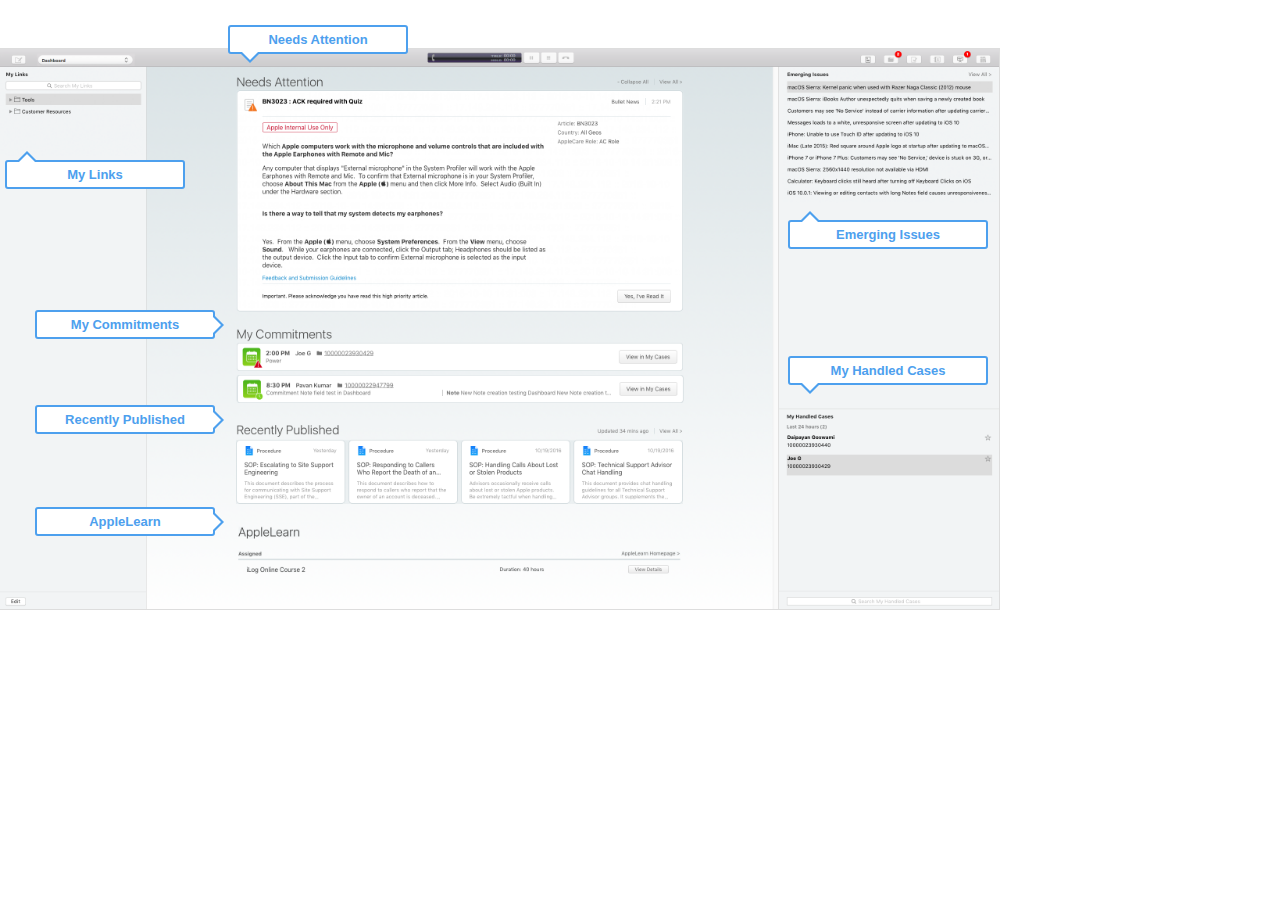
==== commit 61851af4: "worked on brown btn" ====
--- a/overview/_multimedia/jsxml_dashboard_overview/index.html
+++ b/overview/_multimedia/jsxml_dashboard_overview/index.html
@@ -1,626 +1,751 @@
-<html>
-<head>
-	<meta http-equiv="content-type" content="text/html; charset=UTF-8">
-	<script src="engine/jquery/jquery-2.1.3.min.js"></script>
-	<link href="engine/engine.css" rel="stylesheet" type="text/css" />
-	<link href="engine/standard.css" rel="stylesheet" type="text/css" />
-	<link href="engine/jquery-ui/jquery-ui.min.css" rel="stylesheet" type="text/css" />
-	<link href="interaction.css" rel="stylesheet" type="text/css" />
-	<script src="style.js"></script>
-	<script>
-		// $(document).ready(function() {
-		// 	$(".blue_button_active").on('mouseenter', function() {
-		// 		var hoveredBtn = parseInt($(this).attr("count"));
-		// 		$(".item_" + (hoveredBtn + 1)).addClass("on_hover");
-		// 	});
-		// 	$(".blue_button_active").on('mouseleave', function() {
-		// 		var hoveredBtn = parseInt($(this).attr("count"));
-		// 		$(".item_" + (hoveredBtn + 1)).removeClass("on_hover");
-		// 	});
-
-		// 	$("#my-links-btn").click(function() {
-		// 		$("#slide1").hide();
-		// 		$("#my-links-slide").show();
-		// 	});
-
-		// 	$("#my-links-zoomout").click(function() {
-		// 		$("#slide1").show();
-		// 		$("#my-links-slide").hide();
-		// 	})
-
-
-		// 	$("#needs-attention-btn").click(function() {
-		// 		$("#slide1").hide();
-		// 		$("#needs-attention-slide").show();
-		// 	});
-
-		// 	$("#needs-attention-zoomout").click(function() {
-		// 		$("#slide1").show();
-		// 		$("#needs-attention-slide").hide();
-		// 	})
-
-		// 	$("#my-commitments-btn").click(function() {
-		// 		$("#slide1").hide();
-		// 		$("#my-commitments-slide").show();
-		// 	});
-
-		// 	$("#my-commitments-zoomout").click(function() {
-		// 		$("#slide1").show();
-		// 		$("#my-commitments-slide").hide();
-		// 	})
-
-		// 	$("#recently-published-btn").click(function() {
-		// 		$("#slide1").hide();
-		// 		$("#recently-published-slide").show();
-		// 	});
-
-		// 	$("#recently-published-zoomout").click(function() {
-		// 		$("#slide1").show();
-		// 		$("#recently-published-slide").hide();
-		// 	})
-
-		// 	$("#apple-learn-btn").click(function() {
-		// 		$("#slide1").hide();
-		// 		$("#apple-learn-slide").show();
-		// 	});
-
-		// 	$("#apple-learn-zoomout").click(function() {
-		// 		$("#slide1").show();
-		// 		$("#apple-learn-slide").hide();
-		// 	})
-
-		// 	$("#emerging-issues-btn").click(function() {
-		// 		$("#slide1").hide();
-		// 		$("#emerging-issues-slide").show();
-		// 	});
-
-		// 	$("#emerging-issues-zoomout").click(function() {
-		// 		$("#slide1").show();
-		// 		$("#emerging-issues-slide").hide();
-		// 	})
-
-		// 	$("#my-handled-cases-btn").click(function() {
-		// 		$("#slide1").hide();
-		// 		$("#my-handled-cases-slide").show();
-		// 	});
-
-		// 	$("#my-handled-cases-zoomout").click(function() {
-		// 		$("#slide1").show();
-		// 		$("#my-handled-cases-slide").hide();
-		// 	})
-
-		// })
-	</script>
-</head>
-
-<body>
-
-	<div style="height: 642px; width: 1000px; background-color: transparent;" class="slides" count="0" id="slide1">
-		<div style="position: absolute; left: 0px; top: 0px; width: 100%; height: 100%; opacity: 1; background-color: transparent; pointer-events: auto; overflow: hidden;" class="layer_variables">
-		</div>
-		<div style="position: absolute; left: 0px; top: 40px; width: 1000px; height: 562px; opacity: 1; background-color: transparent; pointer-events: auto; overflow: hidden;" class="layer_image layer">
-			<img style="position: absolute; left: 0px; top: 0px; width: 1000px; opacity: 1; pointer-events: auto;" src="images/dashboard_01.png" class="bg_image">
-		</div>
-		<div style="position: absolute; left: 0px; top: 40px; width: 1000px; height: 562px; opacity: 1; background-color: transparent; pointer-events: auto; overflow: hidden;" class="layer_item">
-			<div style="position: absolute; left: 0px; top: 19px; width: 147px; height: 543px; opacity: 1; pointer-events: auto;" class="item_1 item item_button">
-			</div>
-			<div style="position: absolute; left: 228px; top: 19px; width: 464px; height: 252px; opacity: 1; pointer-events: auto;" class="item_2 item item_button">
-			</div>
-			<div style="position: absolute; left: 228px; top: 272px; width: 464px; height: 92px; opacity: 1; pointer-events: auto;" class="item_3 item item_button">
-			</div>
-			<div style="position: absolute; left: 228px; top: 365px; width: 464px; height: 98px; opacity: 1; pointer-events: auto;" class="item_4 item item_button">
-			</div>
-			<div style="position: absolute; left: 228px; top: 467px; width: 464px; height: 95px; opacity: 1; pointer-events: auto;" class="item_5 item item_button">
-			</div>
-			<div style="position: absolute; left: 778px; top: 19px; width: 222px; height: 340px; opacity: 1; pointer-events: auto;" class="item_6 item item_button">
-			</div>
-			<div style="position: absolute; left: 778px; top: 360px; width: 222px; height: 202px; opacity: 1; pointer-events: auto;" class="item_7 item item_button">
-			</div>
-			
-			<button count="0" style="position: absolute; left: 5px; top: 120px; width: 180px; opacity: 1; pointer-events: auto;" class="button_1 blue_button_active pointer-top-left completed-false" id="my-links-btn">
-				My Links<span class="icon"></span>
-			</button>
-			
-			<button count="1" style="position: absolute; left: 228px; top: -15px; width: 180px; opacity: 1; pointer-events: auto;" class="button_2 blue_button_active pointer-bottom-left completed-false" id="needs-attention-btn">
-				Needs Attention<span class="icon"></span>
-			</button>
-			
-			<button count="2" style="position: absolute; left: 35px; top: 270px; width: 180px; opacity: 1; pointer-events: auto;" class=" button_3 blue_button_active pointer-right completed-false" id="my-commitments-btn">
-				My Commitments<span class="icon"></span>
-			</button>
-			
-			<button count="3" style="position: absolute; left: 35px; top: 365px; width: 180px; opacity: 1; pointer-events: auto;" class=" button_4 blue_button_active pointer-right completed-false" id="recently-published-btn">
-				Recently Published<span class="icon"></span>
-			</button>
-			
-			<button count="4" style="position: absolute; left: 35px; top: 467px; width: 180px; opacity: 1; pointer-events: auto;" class="button_5 blue_button_active pointer-right completed-false" id="apple-learn-btn">
-				AppleLearn<span class="icon"></span>
-			</button>
-			
-			<button count="5" style="position: absolute; left: 788px; top: 180px; width: 200px; opacity: 1; pointer-events: auto;" class=" button_6 blue_button_active pointer-top-left completed-false" id="emerging-issues-btn">
-				Emerging Issues<span class="icon"></span>
-			</button>
-			
-			<button count="6" style="position: absolute; left: 788px; top: 316px; width: 200px; opacity: 1; pointer-events: auto;" class="button_7 blue_button_active pointer-bottom-left completed-false" id="my-handled-cases-btn">
-				My Handled Cases<span class="icon"></span>
-			</button>
-		
-		</div>
-	</div>
-
-	<div style="height: 642px; width: 1000px; background-color: transparent; display:none" class="slides" count="1" id="my-links-slide">
-		<div style="position: absolute; left: 0px; top: 0px; width: 100%; height: 100%; opacity: 1; background-color: transparent; pointer-events: auto; overflow: hidden;" class="layer_variables">
-		</div>
-		<div style="position: absolute; left: 0px; top: 40px; width: 1000px; height: 562px; opacity: 1; background-color: transparent; pointer-events: auto; overflow: hidden;" class="layer_image layer">
-			<img style="position: absolute; left: 0px; top: 0px; width: 2560px; opacity: 1; pointer-events: auto; display: inline-block;" src="images/dashboard_01.png" class="bg_image">
-		</div>
-		<div style="position: absolute; left: 0px; top: 40px; width: 1000px; height: 562px; opacity: 1; background-color: transparent; pointer-events: auto; overflow: hidden; display: block;" class="layer_item">
-			<div style="position: absolute; left: 10px; top: 54px; width: 65px; height: 26px; opacity: 1; pointer-events: auto;" class="item_1 item">
-				<notrans></notrans>
-			</div>
-			<div style="position: absolute; left: 10px; top: 81px; width: 354px; height: 30px; opacity: 1; pointer-events: auto;" class="item_2 item">
-				<notrans></notrans>
-			</div>
-			<div style="position: absolute; left: 790px; top: 572px; width: 200px; opacity: 1; pointer-events: auto;" class="button_1 blue_button_active zoomout" id="my-links-zoomout">
-				<notrans>Zoom Out</notrans>
-			</div>
-		</div>
-		<div style="position: absolute; left: 0px; top: 40px; width: 1000px; height: 562px; opacity: 1; background-color: transparent; pointer-events: none; overflow: hidden;" class="layer svg_layer">
-			<div style="position: absolute; left: 0px; top: 0px; width: 100%; height: 100%; opacity: 0; pointer-events: auto;" class="fade_1 svg_container">
-				<notrans><svg version="1.1" xmlns="http://www.w3.org/2000/svg" xmlns:xlink="http://www.w3.org/1999/xlink" viewBox="0 0 1000 562" xml:space="preserve">
-	                        <defs>
-								<mask id="cutout_square_1">
-									<rect x="0" y="0" width="100%" height="100%" fill="white"></rect>
-									<rect x="10" y="54" width="65" height="26" rx="3px" ry="3px" fill="black"></rect>
-								</mask>
-							</defs>
-						<rect x="0" y="0" width="100%" height="100%" class="svg_fade" mask="url(#cutout_square_1)"></rect>
-						</svg>
-				</notrans>
-			</div>
-			<div style="position: absolute; left: 0px; top: 0px; width: 100%; height: 100%; opacity: 0; pointer-events: auto;" class="fade_2 svg_container">
-				<notrans>
-					<svg version="1.1" xmlns="http://www.w3.org/2000/svg" xmlns:xlink="http://www.w3.org/1999/xlink" viewBox="0 0 1000 562" xml:space="preserve">
-	                <defs>
-										<mask id="cutout_square_2">
-											<rect x="0" y="0" width="100%" height="100%" fill="white"></rect>
-											<rect x="10" y="81" width="354" height="30" rx="3px" ry="3px" fill="black"></rect>
-										</mask>
-									</defs>
-									<rect x="0" y="0" width="100%" height="100%" class="svg_fade" mask="url(#cutout_square_2)"></rect>
-								</svg>
-				</notrans>
-			</div>
-		</div>
-		<div style="position: absolute; left: 0px; top: 40px; width: 1000px; height: 562px; opacity: 1; background-color: transparent; pointer-events: none; overflow: hidden;" class="layer feedback_layer">
-			<div style="position: absolute; left: 385px; top: 44px; width: 605px; height: 0px; opacity: 1; pointer-events: auto;" class="feedback_1 feedback_container">
-				<notrans>
-					<div class="feedback valign-top">
-						<p>You use the My Links section to manage internal and external links you frequently use. This section doesn't contain any default links. You choose which links you add to this section.</p>
-					</div>
-				</notrans>
-			</div>
-			<div style="position: absolute; left: 385px; top: 73px; width: 605px; height: 0px; opacity: 1; pointer-events: auto;" class="feedback_2 feedback_container">
-				<notrans>
-					<div class="feedback valign-top">
-						<p>To quickly find links that you've added to the My Links section, you can use the search field.</p>
-					</div>
-				</notrans>
-			</div>
-		</div>
-	</div>
-
-	<div style="height: 642px; width: 1000px; background-color: transparent; display:none" class="slides" count="2" id="slide3">
-		<div style="position: absolute; left: 0px; top: 0px; width: 100%; height: 100%; opacity: 1; background-color: transparent; pointer-events: auto; overflow: hidden;" class="layer_variables"></div>
-		<div style="position: absolute; left: 0px; top: 40px; width: 1000px; height: 562px; opacity: 1; background-color: transparent; pointer-events: auto; overflow: hidden;" class="layer_image layer"><img style="position: absolute; left: 0px; top: -878px; width: 2560px; opacity: 1; pointer-events: auto; display: inline-block;" src="images/dashboard_01.png" class="bg_image"></div>
-		<div style="position: absolute; left: 0px; top: 40px; width: 1000px; height: 562px; opacity: 1; background-color: transparent; pointer-events: auto; overflow: hidden; display: block;" class="layer_item">
-			<div style="position: absolute; left: 10px; top: 522px; width: 60px; height: 31px; opacity: 1; pointer-events: auto;" class="item_1 item">
-				<notrans></notrans>
-			</div>
-			<div style="position: absolute; left: 10px; top: 572px; width: 200px; opacity: 1; pointer-events: auto;" class="back_btn blue_button_active">
-				<notrans>Back</notrans>
-			</div>
-			<div style="position: absolute; left: 220px; top: 572px; width: 200px; opacity: 1; pointer-events: auto;" class="zoom_out_btn blue_button_active" id="needs-attention-zoomout1">
-				<notrans>Zoom Out</notrans>
-			</div>
-		</div>
-		<div style="position: absolute; left: 0px; top: 40px; width: 1000px; height: 562px; opacity: 1; background-color: transparent; pointer-events: none; overflow: hidden;" class="layer svg_layer">
-			<div style="position: absolute; left: 0px; top: 0px; width: 100%; height: 100%; opacity: 0; pointer-events: auto;" class="fade_1 svg_container">
-				<notrans><svg version="1.1" xmlns="http://www.w3.org/2000/svg" xmlns:xlink="http://www.w3.org/1999/xlink" viewBox="0 0 1000 562" xml:space="preserve">
-	                        <defs>
-								<mask id="cutout_square_1">
-									<rect x="0" y="0" width="100%" height="100%" fill="white"></rect>
-									<rect x="10" y="522" width="60" height="31" rx="3px" ry="3px" fill="black"></rect>
-								</mask>
-							</defs>
-						<rect x="0" y="0" width="100%" height="100%" class="svg_fade" mask="url(#cutout_square_1)"></rect>
-						</svg></notrans>
-			</div>
-		</div>
-		<div style="position: absolute; left: 0px; top: 40px; width: 1000px; height: 562px; opacity: 1; background-color: transparent; pointer-events: none; overflow: hidden;" class="layer feedback_layer">
-			<div style="position: absolute; left: 10px; top: 495px; width: 605px; height: 0px; opacity: 1; pointer-events: auto;" class=" feedback_1 feedback_container">
-				<notrans>
-					<div class="feedback valign-bottom">
-						<p>You use the Edit button to add and remove links and organize them into folders you create.</p>
-					</div>
-				</notrans>
-			</div>
-		</div>
-	</div>
-
-	<div style="height: 642px; width: 1000px; background-color: transparent; display:none" class="slides" count="3" id="needs-attention-slide">
-		<div style="position: absolute; left: 0px; top: 0px; width: 100%; height: 100%; opacity: 1; background-color: transparent; pointer-events: auto; overflow: hidden;" class="layer_variables"></div>
-		<div style="position: absolute; left: 0px; top: 40px; width: 1000px; height: 562px; opacity: 1; background-color: transparent; pointer-events: auto; overflow: hidden;" class="layer_image layer"><img style="position: absolute; left: -506px; top: -40px; width: 2190px; opacity: 1; pointer-events: auto; display: inline-block;" src="images/dashboard_01.png" class="bg_image"></div>
-		<div style="position: absolute; left: 0px; top: 40px; width: 1000px; height: 562px; opacity: 1; background-color: transparent; pointer-events: auto; overflow: hidden; display: block;" class="layer_item">
-			<div style="position: absolute; left: 5px; top: 15px; width: 203px; height: 36px; opacity: 1; pointer-events: auto;" class="item_1 item">
-				<notrans></notrans>
-			</div>
-			<div style="position: absolute; left: 836px; top: 15px; width: 89px; height: 36px; opacity: 1; pointer-events: auto;" class="item_2 item">
-				<notrans></notrans>
-			</div>
-			<div style="position: absolute; left: 926px; top: 15px; width: 69px; height: 36px; opacity: 1; pointer-events: auto;" class="item_3 item">
-				<notrans></notrans>
-			</div>
-			<div style="position: absolute; left: 12px; top: 474px; width: 977px; height: 61px; opacity: 1; pointer-events: auto;" class="item_4 item">
-				<notrans></notrans>
-			</div>
-			<div style="position: absolute; left: 10px; top: 572px; width: 200px; opacity: 1; pointer-events: auto;" class="zoom_out_btn blue_button_active" id="needs-attention-zoomout">
-				<notrans>Zoom Out</notrans>
-			</div>
-		</div>
-		<div style="position: absolute; left: 0px; top: 40px; width: 1000px; height: 562px; opacity: 1; background-color: transparent; pointer-events: none; overflow: hidden;" class="layer svg_layer">
-			<div style="position: absolute; left: 0px; top: 0px; width: 100%; height: 100%; opacity: 0; pointer-events: auto;" class="fade_1 svg_container">
-				<notrans><svg version="1.1" xmlns="http://www.w3.org/2000/svg" xmlns:xlink="http://www.w3.org/1999/xlink" viewBox="0 0 1000 562" xml:space="preserve">
-	                        <defs>
-								<mask id="cutout_square_1">
-									<rect x="0" y="0" width="100%" height="100%" fill="white"></rect>
-									<rect x="5" y="15" width="203" height="36" rx="3px" ry="3px" fill="black"></rect>
-								</mask>
-							</defs>
-						<rect x="0" y="0" width="100%" height="100%" class="svg_fade" mask="url(#cutout_square_1)"></rect>
-						</svg></notrans>
-			</div>
-			<div style="position: absolute; left: 0px; top: 0px; width: 100%; height: 100%; opacity: 0; pointer-events: auto;" class="fade_2 svg_container">
-				<notrans><svg version="1.1" xmlns="http://www.w3.org/2000/svg" xmlns:xlink="http://www.w3.org/1999/xlink" viewBox="0 0 1000 562" xml:space="preserve">
-	                        <defs>
-								<mask id="cutout_square_2">
-									<rect x="0" y="0" width="100%" height="100%" fill="white"></rect>
-									<rect x="836" y="15" width="89" height="36" rx="3px" ry="3px" fill="black"></rect>
-								</mask>
-							</defs>
-						<rect x="0" y="0" width="100%" height="100%" class="svg_fade" mask="url(#cutout_square_2)"></rect>
-						</svg></notrans>
-			</div>
-			<div style="position: absolute; left: 0px; top: 0px; width: 100%; height: 100%; opacity: 0; pointer-events: auto;" class="fade_3 svg_container">
-				<notrans><svg version="1.1" xmlns="http://www.w3.org/2000/svg" xmlns:xlink="http://www.w3.org/1999/xlink" viewBox="0 0 1000 562" xml:space="preserve">
-	                        <defs>
-								<mask id="cutout_square_3">
-									<rect x="0" y="0" width="100%" height="100%" fill="white"></rect>
-									<rect x="926" y="15" width="69" height="36" rx="3px" ry="3px" fill="black"></rect>
-								</mask>
-							</defs>
-						<rect x="0" y="0" width="100%" height="100%" class="svg_fade" mask="url(#cutout_square_3)"></rect>
-						</svg></notrans>
-			</div>
-			<div style="position: absolute; left: 0px; top: 0px; width: 100%; height: 100%; opacity: 0; pointer-events: auto;" class="fade_4 svg_container">
-				<notrans><svg version="1.1" xmlns="http://www.w3.org/2000/svg" xmlns:xlink="http://www.w3.org/1999/xlink" viewBox="0 0 1000 562" xml:space="preserve">
-	                        <defs>
-								<mask id="cutout_square_4">
-									<rect x="0" y="0" width="100%" height="100%" fill="white"></rect>
-									<rect x="12" y="474" width="977" height="61" rx="3px" ry="3px" fill="black"></rect>
-								</mask>
-							</defs>
-						<rect x="0" y="0" width="100%" height="100%" class="svg_fade" mask="url(#cutout_square_4)"></rect>
-						</svg></notrans>
-			</div>
-		</div>
-		<div style="position: absolute; left: 0px; top: 40px; width: 1000px; height: 562px; opacity: 1; background-color: transparent; pointer-events: none; overflow: hidden;" class="layer feedback_layer">
-			<div style="position: absolute; left: 14px; top: 65px; width: 475px; height: 0px; opacity: 1; pointer-events: auto;" class="feedback_1 feedback_container">
-				<notrans>
-					<div class="feedback valign-top">
-						<p>The Needs Attention section lists Bullet*News articles that you need to read and acknowledge before working with customers. </p>
-					</div>
-				</notrans>
-			</div>
-			<div style="position: absolute; left: 510px; top: 65px; width: 475px; height: 0px; opacity: 1; pointer-events: auto;" class="  feedback_2 feedback_container">
-				<notrans>
-					<div class="feedback valign-top">
-						<p>You can click an article to expand it, or you can click Expand All to expand all the articles in this section. You might want to have all the articles closed so you can view other information in Dashboard. When all the articles are expanded, you
-							can click Collapse All to collapse all of them.</p>
-					</div>
-				</notrans>
-			</div>
-			<div style="position: absolute; left: 510px; top: 65px; width: 475px; height: 0px; opacity: 1; pointer-events: auto;" class=" feedback_3 feedback_container">
-				<notrans>
-					<div class="feedback valign-top">
-						<p>Click View All to review Bullet*News articles in Article Viewer from the past 90 days.</p>
-					</div>
-				</notrans>
-			</div>
-			<div style="position: absolute; left: 510px; top: 460px; width: 475px; height: 0px; opacity: 1; pointer-events: auto;" class="    feedback_4 feedback_container">
-				<notrans>
-					<div class="feedback valign-bottom">
-						<p>Each article has the "Yes, I’ve Read It" button. Click this button to acknowledge you have read the article. You must take time to read and acknowledge all articles before you can work with customers. Reading these articles prepares you to provide
-							the best customer experience.</p>
-					</div>
-				</notrans>
-			</div>
-		</div>
-	</div>
-
-	<div style="height: 642px; width: 1000px; background-color: transparent; display:none" class="slides" count="4" id="my-commitments-slide">
-		<div style="position: absolute; left: 0px; top: 0px; width: 100%; height: 100%; opacity: 1; background-color: transparent; pointer-events: auto; overflow: hidden;" class="layer_variables">
-		</div>
-		<div style="position: absolute; left: 0px; top: 40px; width: 1000px; height: 562px; opacity: 1; background-color: transparent; pointer-events: auto; overflow: hidden;" class="layer_image layer">
-			<img style="position: absolute; left: -506px; top: -591px; width: 2190px; opacity: 1; pointer-events: auto; display: inline-block;" src="images/dashboard_01.png" class="bg_image">
-		</div>
-		<div style="position: absolute; left: 0px; top: 40px; width: 1000px; height: 562px; opacity: 1; background-color: transparent; pointer-events: auto; overflow: hidden; display: block;" class="layer_item">
-			<div style="position: absolute; left: 5px; top: 18px; width: 223px; height: 36px; opacity: 1; pointer-events: auto;" class="item_1 item">
-				<notrans></notrans>
-			</div>
-			<div style="position: absolute; left: 18px; top: 60px; width: 53px; height: 52px; opacity: 1; pointer-events: auto;" class="item_2 item">
-				<notrans></notrans>
-			</div>
-			<div style="position: absolute; left: 10px; top: 572px; width: 200px; opacity: 1; pointer-events: auto;" class="zoom_out_btn blue_button_active" id="my-commitments-zoomout">
-				<notrans>Zoom Out</notrans>
-			</div>
-		</div>
-		<div style="position: absolute; left: 0px; top: 40px; width: 1000px; height: 562px; opacity: 1; background-color: transparent; pointer-events: none; overflow: hidden;" class="layer svg_layer">
-			<div style="position: absolute; left: 0px; top: 0px; width: 100%; height: 100%; opacity: 0; pointer-events: auto;" class="fade_1 svg_container">
-				<notrans>
-					<svg version="1.1" xmlns="http://www.w3.org/2000/svg" xmlns:xlink="http://www.w3.org/1999/xlink" viewBox="0 0 1000 562" xml:space="preserve">
-						                        <defs>
-													<mask id="cutout_square_1">
-														<rect x="0" y="0" width="100%" height="100%" fill="white"></rect>
-														<rect x="5" y="18" width="223" height="36" rx="3px" ry="3px" fill="black"></rect>
-													</mask>
-												</defs>
-											</svg></notrans>
-			</div>
-			<div style="position: absolute; left: 0px; top: 0px; width: 100%; height: 100%; opacity: 0; pointer-events: auto;" class="fade_2 svg_container">
-				<notrans><svg version="1.1" xmlns="http://www.w3.org/2000/svg" xmlns:xlink="http://www.w3.org/1999/xlink" viewBox="0 0 1000 562" xml:space="preserve">
-						                        <defs>
-													<mask id="cutout_square_2">
-														<rect x="0" y="0" width="100%" height="100%" fill="white"></rect>
-														<rect x="18" y="60" width="53" height="52" rx="3px" ry="3px" fill="black"></rect>
-													</mask>
-												</defs>
-											<rect x="0" y="0" width="100%" height="100%" class="svg_fade" mask="url(#cutout_square_2)"></rect>
-											</svg>
-				</notrans>
-			</div>
-		</div>
-		<div style="position: absolute; left: 0px; top: 40px; width: 1000px; height: 562px; opacity: 1; background-color: transparent; pointer-events: none; overflow: hidden;" class="layer feedback_layer">
-			<div style="position: absolute; left: 510px; top: 18px; width: 475px; height: 0px; opacity: 1; pointer-events: auto;" class="feedback_1 feedback_container">
-				<notrans>
-					<div class="feedback valign-top">
-						<p>The My Commitments section is for Tier 2 Advisors and specific queues such as Customer Relations. If you have the My Commitments section, you can use it to easily keep track of your follow-ups. My Commitments also lists escalated responses for email
-							Advisors.
-						</p>
-					</div>
-				</notrans>
-			</div>
-			<div style="position: absolute; left: 510px; top: 60px; width: 475px; height: 0px; opacity: 1; pointer-events: auto;" class="feedback_2 feedback_container">
-				<notrans>
-					<div class="feedback valign-top">
-						<p>The My Commitments section shows commitments that are due within two days. An alert badge indicates that a commitment is overdue. You should address overdue commitments as soon as possible. </p>
-					</div>
-				</notrans>
-			</div>
-		</div>
-	</div>
-
-	<div style="height: 642px; width: 1000px; background-color: transparent; display:none" class="slides" count="5" id="recently-published-slide">
-		<div style="position: absolute; left: 0px; top: 0px; width: 100%; height: 100%; opacity: 1; background-color: transparent; pointer-events: auto; overflow: hidden;" class="layer_variables"></div>
-		<div style="position: absolute; left: 0px; top: 40px; width: 1000px; height: 562px; opacity: 1; background-color: transparent; pointer-events: auto; overflow: hidden;" class="layer_image layer"><img style="position: absolute; left: -506px; top: -591px; width: 2190px; opacity: 1; pointer-events: auto; display: inline-block;" src="images/dashboard_01.png" class="bg_image"></div>
-		<div style="position: absolute; left: 0px; top: 40px; width: 1000px; height: 562px; opacity: 1; background-color: transparent; pointer-events: auto; overflow: hidden; display: block;" class="layer_item">
-			<div style="position: absolute; left: 5px; top: 228px; width: 241px; height: 36px; opacity: 1; pointer-events: auto;" class="item_1 item">
-				<notrans></notrans>
-			</div>
-			<div style="position: absolute; left: 926px; top: 229px; width: 69px; height: 36px; opacity: 1; pointer-events: auto;" class="item_2 item">
-				<notrans></notrans>
-			</div>
-			<div style="position: absolute; left: 258px; top: 267px; width: 238px; height: 139px; opacity: 1; pointer-events: auto;" class="item_3 item">
-				<notrans></notrans>
-			</div>
-			<div style="position: absolute; left: 10px; top: 572px; width: 200px; opacity: 1; pointer-events: auto;" class="zoom_out_btn blue_button_active" id="recently-published-zoomout">
-				<notrans>Zoom Out</notrans>
-			</div>
-		</div>
-		<div style="position: absolute; left: 0px; top: 40px; width: 1000px; height: 562px; opacity: 1; background-color: transparent; pointer-events: none; overflow: hidden;" class="layer svg_layer">
-			<div style="position: absolute; left: 0px; top: 0px; width: 100%; height: 100%; opacity: 0; pointer-events: auto;" class="fade_1 svg_container">
-				<notrans><svg version="1.1" xmlns="http://www.w3.org/2000/svg" xmlns:xlink="http://www.w3.org/1999/xlink" viewBox="0 0 1000 562" xml:space="preserve">
-										                        <defs>
-																	<mask id="cutout_square_1">
-																		<rect x="0" y="0" width="100%" height="100%" fill="white"></rect>
-																		<rect x="5" y="228" width="241" height="36" rx="3px" ry="3px" fill="black"></rect>
-																	</mask>
-																</defs>
-															<rect x="0" y="0" width="100%" height="100%" class="svg_fade" mask="url(#cutout_square_1)"></rect>
-															</svg></notrans>
-			</div>
-			<div style="position: absolute; left: 0px; top: 0px; width: 100%; height: 100%; opacity: 0; pointer-events: auto;" class="fade_2 svg_container">
-				<notrans><svg version="1.1" xmlns="http://www.w3.org/2000/svg" xmlns:xlink="http://www.w3.org/1999/xlink" viewBox="0 0 1000 562" xml:space="preserve">
-										                        <defs>
-																	<mask id="cutout_square_2">
-																		<rect x="0" y="0" width="100%" height="100%" fill="white"></rect>
-																		<rect x="926" y="229" width="69" height="36" rx="3px" ry="3px" fill="black"></rect>
-																	</mask>
-																</defs>
-															<rect x="0" y="0" width="100%" height="100%" class="svg_fade" mask="url(#cutout_square_2)"></rect>
-															</svg></notrans>
-			</div>
-			<div style="position: absolute; left: 0px; top: 0px; width: 100%; height: 100%; opacity: 0; pointer-events: auto;" class="fade_3 svg_container">
-				<notrans><svg version="1.1" xmlns="http://www.w3.org/2000/svg" xmlns:xlink="http://www.w3.org/1999/xlink" viewBox="0 0 1000 562" xml:space="preserve">
-										                        <defs>
-																	<mask id="cutout_square_3">
-																		<rect x="0" y="0" width="100%" height="100%" fill="white"></rect>
-																		<rect x="258" y="267" width="238" height="139" rx="3px" ry="3px" fill="black"></rect>
-																	</mask>
-																</defs>
-															<rect x="0" y="0" width="100%" height="100%" class="svg_fade" mask="url(#cutout_square_3)"></rect>
-															</svg></notrans>
-			</div>
-		</div>
-		<div style="position: absolute; left: 0px; top: 40px; width: 1000px; height: 562px; opacity: 1; background-color: transparent; pointer-events: none; overflow: hidden;" class="layer feedback_layer">
-			<div style="position: absolute; left: 15px; top: 210px; width: 475px; height: 0px; opacity: 1; pointer-events: auto;" class="feedback_1 feedback_container">
-				<notrans>
-					<div class="feedback valign-bottom">
-						<p>The Recently Published section lists SOPs, non-urgent Bullet*News, and ISCS content published in the last 90 days.</p>
-					</div>
-				</notrans>
-			</div>
-			<div style="position: absolute; left: 510px; top: 210px; width: 475px; height: 0px; opacity: 1; pointer-events: auto;" class="feedback_2 feedback_container">
-				<notrans>
-					<div class="feedback valign-bottom">
-						<p>To view all the recently published content in Article Viewer, click View All.</p>
-					</div>
-				</notrans>
-			</div>
-			<div style="position: absolute; left: 258px; top: 250px; width: 475px; height: 0px; opacity: 1; pointer-events: auto;" class="feedback_3 feedback_container">
-				<notrans>
-					<div class="feedback valign-bottom">
-						<p>You can remove content from this section if you've already reviewed it. To remove content, hover your pointer over each piece of content, and then click Remove.</p>
-					</div>
-				</notrans>
-			</div>
-		</div>
-	</div>
-
-	<div style="height: 642px; width: 1000px; background-color: transparent; display:none" class="slides" count="6" id="apple-learn-slide">
-		<div style="position: absolute; left: 0px; top: 0px; width: 100%; height: 100%; opacity: 1; background-color: transparent; pointer-events: auto; overflow: hidden;" class="layer_variables">
-		</div>
-		<div style="position: absolute; left: 0px; top: 40px; width: 1000px; height: 562px; opacity: 1; background-color: transparent; pointer-events: auto; overflow: hidden;" class="layer_image layer">
-			<img style="position: absolute; left: -506px; top: -674px; width: 2190px; opacity: 1; pointer-events: auto; display: inline-block;" src="images/dashboard_01.png" class="bg_image"></div>
-		<div style="position: absolute; left: 0px; top: 40px; width: 1000px; height: 562px; opacity: 1; background-color: transparent; pointer-events: auto; overflow: hidden; display: block;" class="layer_item">
-			<div style="position: absolute; left: 5px; top: 368px; width: 163px; height: 36px; opacity: 1; pointer-events: auto;" class="item_1 item">
-				<notrans></notrans>
-			</div>
-			<div style="position: absolute; left: 10px; top: 572px; width: 200px; opacity: 1; pointer-events: auto;" class="button_1 blue_button_active" id="apple-learn-zoomout">
-				<notrans>Zoom Out</notrans>
-			</div>
-		</div>
-		<div style="position: absolute; left: 0px; top: 40px; width: 1000px; height: 562px; opacity: 1; background-color: transparent; pointer-events: none; overflow: hidden;" class="layer svg_layer">
-			<div style="position: absolute; left: 0px; top: 0px; width: 100%; height: 100%; opacity: 0; pointer-events: auto;" class="fade_1 svg_container">
-				<notrans><svg version="1.1" xmlns="http://www.w3.org/2000/svg" xmlns:xlink="http://www.w3.org/1999/xlink" viewBox="0 0 1000 562" xml:space="preserve">
-															                        <defs>
-																						<mask id="cutout_square_1">
-																							<rect x="0" y="0" width="100%" height="100%" fill="white"></rect>
-																							<rect x="5" y="368" width="163" height="36" rx="3px" ry="3px" fill="black"></rect>
-																						</mask>
-																					</defs>
-																				<rect x="0" y="0" width="100%" height="100%" class="svg_fade" mask="url(#cutout_square_1)"></rect>
-																				</svg>
-				</notrans>
-			</div>
-		</div>
-		<div style="position: absolute; left: 0px; top: 40px; width: 1000px; height: 562px; opacity: 1; background-color: transparent; pointer-events: none; overflow: hidden;" class="layer feedback_layer">
-			<div style="position: absolute; left: 15px; top: 350px; width: 475px; height: 0px; opacity: 1; pointer-events: auto;" class="feedback_1 feedback_container">
-				<notrans>
-					<div class="feedback valign-bottom">
-						<p>The AppleLearn section lists new, pending, and overdue training. Apple is releasing AppleLearn to select groups at a time. You might not see the AppleLearn section at the time of the iLog 10 release.</p>
-					</div>
-				</notrans>
-			</div>
-		</div>
-	</div>
-
-	<div style="height: 642px; width: 1000px; background-color: transparent; display:none" class="slides" count="7" id="emerging-issues-slide">
-		<div style="position: absolute; left: 0px; top: 0px; width: 100%; height: 100%; opacity: 1; background-color: transparent; pointer-events: auto; overflow: hidden;" class="layer_variables"></div>
-		<div style="position: absolute; left: 0px; top: 40px; width: 1000px; height: 562px; opacity: 1; background-color: transparent; pointer-events: auto; overflow: hidden;" class="layer_image layer"><img style="position: absolute; left: -1560px; top: 0px; width: 2560px; opacity: 1; pointer-events: auto; display: inline-block;" src="images/dashboard_01.png" class="bg_image"></div>
-		<div style="position: absolute; left: 0px; top: 40px; width: 1000px; height: 562px; opacity: 1; background-color: transparent; pointer-events: auto; overflow: hidden; display: block;" class="layer_item">
-			<div style="position: absolute; left: 875px; top: 5px; width: 53px; height: 39px; opacity: 1; pointer-events: auto;" class="item_1 item">
-				<notrans></notrans>
-			</div>
-			<div style="position: absolute; left: 10px; top: 572px; width: 200px; opacity: 1; pointer-events: auto;" class="back_btn blue_button_active">
-				<notrans>Back</notrans>
-			</div>
-			<div style="position: absolute; left: 220px; top: 572px; width: 200px; opacity: 1; pointer-events: auto;" class="zoom_out_btn blue_button_active" id="emerging-issues-zoomout">
-				<notrans>Zoom Out</notrans>
-			</div>
-		</div>
-		<div style="position: absolute; left: 0px; top: 40px; width: 1000px; height: 562px; opacity: 1; background-color: transparent; pointer-events: none; overflow: hidden;" class="layer svg_layer">
-			<div style="position: absolute; left: 0px; top: 0px; width: 100%; height: 100%; opacity: 0; pointer-events: auto;" class="fade_1 svg_container">
-				<notrans><svg version="1.1" xmlns="http://www.w3.org/2000/svg" xmlns:xlink="http://www.w3.org/1999/xlink" viewBox="0 0 1000 562" xml:space="preserve">
-																				                        <defs>
-																											<mask id="cutout_square_1">
-																												<rect x="0" y="0" width="100%" height="100%" fill="white"></rect>
-																												<rect x="875" y="5" width="53" height="39" rx="3px" ry="3px" fill="black"></rect>
-																											</mask>
-																										</defs>
-																									<rect x="0" y="0" width="100%" height="100%" class="svg_fade" mask="url(#cutout_square_1)"></rect>
-																									</svg></notrans>
-			</div>
-		</div>
-		<div style="position: absolute; left: 0px; top: 40px; width: 1000px; height: 562px; opacity: 1; background-color: transparent; pointer-events: none; overflow: hidden;" class="layer feedback_layer">
-			<div style="position: absolute; left: 450px; top: 60px; width: 535px; height: 0px; opacity: 1; pointer-events: auto;" class="feedback_1 feedback_container">
-				<notrans>
-					<div class="feedback valign-top">
-						<p>The My Learning menu displays badges to indicate training that is due and overdue. After clicking the My Learning menu, you can view and open your assigned training in AppleLearn. My Learning shows up to 20 training notifications. You can open AppleLearn
-							to see all assigned training.</p>
-					</div>
-				</notrans>
-			</div>
-		</div>
-	</div>
-
-	<div style="height: 642px; width: 1000px; background-color: transparent; display:none" class="slides" count="8" id="my-handled-cases-slide">
-		<div style="position: absolute; left: 0px; top: 0px; width: 100%; height: 100%; opacity: 1; background-color: transparent; pointer-events: auto; overflow: hidden;" class="layer_variables"></div>
-		<div style="position: absolute; left: 0px; top: 40px; width: 1000px; height: 562px; opacity: 1; background-color: transparent; pointer-events: auto; overflow: hidden;" class="layer_image layer"><img style="position: absolute; left: -1560px; top: -878px; width: 2560px; opacity: 1; pointer-events: auto; display: inline-block;" src="images/dashboard_01.png" class="bg_image"></div>
-		<div style="position: absolute; left: 0px; top: 40px; width: 1000px; height: 562px; opacity: 1; background-color: transparent; pointer-events: auto; overflow: hidden; display: block;"
-		 class="layer_item">
-			<div style="position: absolute; left: 451px; top: 51px; width: 126px; height: 28px; opacity: 1; pointer-events: auto;" class="item_1 item">
-				<notrans></notrans>
-			</div>
-			<div style="position: absolute; left: 955px; top: 105px; width: 28px; height: 28px; opacity: 1; pointer-events: auto;" class="item_2 item">
-				<notrans></notrans>
-			</div>
-			<div style="position: absolute; left: 10px; top: 572px; width: 200px; opacity: 1; pointer-events: auto;" class="zoom_out_btn blue_button_active" id="my-handled-cases-zoomout">
-				<notrans>Zoom Out</notrans>
-			</div>
-		</div>
-		<div style="position: absolute; left: 0px; top: 40px; width: 1000px; height: 562px; opacity: 1; background-color: transparent; pointer-events: none; overflow: hidden;" class="layer svg_layer">
-			<div style="position: absolute; left: 0px; top: 0px; width: 100%; height: 100%; opacity: 0; pointer-events: auto;" class="fade_1 svg_container">
-				<notrans><svg version="1.1" xmlns="http://www.w3.org/2000/svg" xmlns:xlink="http://www.w3.org/1999/xlink" viewBox="0 0 1000 562" xml:space="preserve">
-	                        <defs>
-								<mask id="cutout_square_1">
-									<rect x="0" y="0" width="100%" height="100%" fill="white"></rect>
-									<rect x="451" y="51" width="126" height="28" rx="3px" ry="3px" fill="black"></rect>
-								</mask>
-							</defs>
-						<rect x="0" y="0" width="100%" height="100%" class="svg_fade" mask="url(#cutout_square_1)"></rect>
-						</svg></notrans>
-			</div>
-			<div style="position: absolute; left: 0px; top: 0px; width: 100%; height: 100%; opacity: 0; pointer-events: auto;" class="fade_2 svg_container">
-				<notrans><svg version="1.1" xmlns="http://www.w3.org/2000/svg" xmlns:xlink="http://www.w3.org/1999/xlink" viewBox="0 0 1000 562" xml:space="preserve">
-	                        <defs>
-								<mask id="cutout_square_2">
-									<rect x="0" y="0" width="100%" height="100%" fill="white"></rect>
-									<rect x="955" y="105" width="28" height="28" rx="3px" ry="3px" fill="black"></rect>
-								</mask>
-							</defs>
-						<rect x="0" y="0" width="100%" height="100%" class="svg_fade" mask="url(#cutout_square_2)"></rect>
-						</svg></notrans>
-			</div>
-		</div>
-		<div style="position: absolute; left: 0px; top: 40px; width: 1000px; height: 562px; opacity: 1; background-color: transparent; pointer-events: none; overflow: hidden;" class="layer feedback_layer">
-			<div style="position: absolute; left: 451px; top: 230px; width: 532px; height: 0px; opacity: 1; pointer-events: auto;" class="feedback_1 feedback_container">
-				<notrans>
-					<div class="feedback valign-top">
-						<p>The My Handled Cases section displays cases you handled within the last 24 hours. The 24-hour period is based on when you log in and out of iLog.</p>
-					</div>
-				</notrans>
-			</div>
-			<div style="position: absolute; left: 451px; top: 230px; width: 532px; height: 0px; opacity: 1; pointer-events: auto;" class="feedback_2 feedback_container">
-				<notrans>
-					<div class="feedback valign-top">
-						<p>Click the star to make a case a favorite. You can make up to 200 cases favorites. Click the star again to remove the case you no longer want to track.</p>
-					</div>
-				</notrans>
-			</div>
-		</div>
-	</div>
-
-</body>
-
-</html>
+<html>
+
+<head>
+	<meta http-equiv="content-type" content="text/html; charset=UTF-8">
+	<script src="engine/jquery/jquery-2.1.3.min.js"></script>
+	<link href="engine/engine.css" rel="stylesheet" type="text/css" />
+	<link href="engine/standard.css" rel="stylesheet" type="text/css" />
+	<link href="engine/jquery-ui/jquery-ui.min.css" rel="stylesheet" type="text/css" />
+	<link href="interaction.css" rel="stylesheet" type="text/css" />
+	<script src="style.js"></script>
+	<script>
+		// $(document).ready(function() {
+		// 	$(".blue_button_active").on('mouseenter', function() {
+		// 		var hoveredBtn = parseInt($(this).attr("count"));
+		// 		$(".item_" + (hoveredBtn + 1)).addClass("on_hover");
+		// 	});
+		// 	$(".blue_button_active").on('mouseleave', function() {
+		// 		var hoveredBtn = parseInt($(this).attr("count"));
+		// 		$(".item_" + (hoveredBtn + 1)).removeClass("on_hover");
+		// 	});
+
+		// 	$("#my-links-btn").click(function() {
+		// 		$("#slide1").hide();
+		// 		$("#my-links-slide").show();
+		// 	});
+
+		// 	$("#my-links-zoomout").click(function() {
+		// 		$("#slide1").show();
+		// 		$("#my-links-slide").hide();
+		// 	})
+
+
+		// 	$("#needs-attention-btn").click(function() {
+		// 		$("#slide1").hide();
+		// 		$("#needs-attention-slide").show();
+		// 	});
+
+		// 	$("#needs-attention-zoomout").click(function() {
+		// 		$("#slide1").show();
+		// 		$("#needs-attention-slide").hide();
+		// 	})
+
+		// 	$("#my-commitments-btn").click(function() {
+		// 		$("#slide1").hide();
+		// 		$("#my-commitments-slide").show();
+		// 	});
+
+		// 	$("#my-commitments-zoomout").click(function() {
+		// 		$("#slide1").show();
+		// 		$("#my-commitments-slide").hide();
+		// 	})
+
+		// 	$("#recently-published-btn").click(function() {
+		// 		$("#slide1").hide();
+		// 		$("#recently-published-slide").show();
+		// 	});
+
+		// 	$("#recently-published-zoomout").click(function() {
+		// 		$("#slide1").show();
+		// 		$("#recently-published-slide").hide();
+		// 	})
+
+		// 	$("#apple-learn-btn").click(function() {
+		// 		$("#slide1").hide();
+		// 		$("#apple-learn-slide").show();
+		// 	});
+
+		// 	$("#apple-learn-zoomout").click(function() {
+		// 		$("#slide1").show();
+		// 		$("#apple-learn-slide").hide();
+		// 	})
+
+		// 	$("#emerging-issues-btn").click(function() {
+		// 		$("#slide1").hide();
+		// 		$("#emerging-issues-slide").show();
+		// 	});
+
+		// 	$("#emerging-issues-zoomout").click(function() {
+		// 		$("#slide1").show();
+		// 		$("#emerging-issues-slide").hide();
+		// 	})
+
+		// 	$("#my-handled-cases-btn").click(function() {
+		// 		$("#slide1").hide();
+		// 		$("#my-handled-cases-slide").show();
+		// 	});
+
+		// 	$("#my-handled-cases-zoomout").click(function() {
+		// 		$("#slide1").show();
+		// 		$("#my-handled-cases-slide").hide();
+		// 	})
+
+		// })
+	</script>
+</head>
+
+<body>
+
+	<div style="height: 642px; width: 1000px; background-color: transparent;" class="slides" count="0" id="slide1">
+		<div style="position: absolute; left: -8px; top: 0px; width: 100%; height: 100%; opacity: 1; background-color: transparent; pointer-events: auto; overflow: hidden;"
+		    class="layer_variables">
+		</div>
+		<div style="position: absolute; left: -8px; top: 40px; width: 1000px; height: 562px; opacity: 1; background-color: transparent; pointer-events: auto; overflow: hidden;"
+		    class="layer_image layer">
+			<img style="position: absolute; left: 0px; top: 0px; width: 1000px; opacity: 1; pointer-events: auto;" src="images/dashboard_01.png"
+			    class="bg_image">
+		</div>
+		<div style="position: absolute; left: 0px; top: 40px; width: 1000px; height: 562px; opacity: 1; background-color: transparent; pointer-events: auto; overflow: hidden;"
+		    class="layer_item">
+			<button style="position: absolute; left: 0px; top: 19px; width: 147px; height: 543px; opacity: 1; pointer-events: auto; background-color: transparent;
+			border: none;" class="item_1 item item_button">
+			</button>
+			<button style="position: absolute; left: 228px; top: 19px; width: 464px; height: 252px; opacity: 1; pointer-events: auto; background-color: transparent;
+			border: none;" class="item_2 item item_button">
+			</button>
+			<button style="position: absolute; left: 228px; top: 272px; width: 464px; height: 92px; opacity: 1; pointer-events: auto; background-color: transparent;
+			border: none;" class="item_3 item item_button">
+			</button>
+			<button style="position: absolute; left: 228px; top: 365px; width: 464px; height: 98px; opacity: 1; pointer-events: auto; background-color: transparent;
+			border: none;" class="item_4 item item_button">
+			</button>
+			<button style="position: absolute; left: 228px; top: 467px; width: 464px; height: 95px; opacity: 1; pointer-events: auto; background-color: transparent;
+			border: none;" class="item_5 item item_button">
+			</button>
+			<button style="position: absolute; left: 778px; top: 19px; width: 222px; height: 340px; opacity: 1; pointer-events: auto; background-color: transparent;
+			border: none;" class="item_6 item item_button">
+			</button>
+			<button style="position: absolute; left: 778px; top: 360px; width: 222px; height: 202px; opacity: 1; pointer-events: auto; background-color: transparent;
+			border: none;"
+			    class="item_7 item item_button">
+			</button>
+
+			<button count="0" style="position: absolute; left: 5px; top: 120px; width: 180px; opacity: 1; pointer-events: auto;" class="button_1 blue_button_active pointer-top-left completed-false"
+			    id="my-links-btn">
+				My Links<span class="icon"></span>
+			</button>
+
+			<button count="1" style="position: absolute; left: 228px; top: -15px; width: 180px; opacity: 1; pointer-events: auto;" class="button_2 blue_button_active pointer-bottom-left completed-false"
+			    id="needs-attention-btn">
+				Needs Attention<span class="icon"></span>
+			</button>
+
+			<button count="2" style="position: absolute; left: 35px; top: 270px; width: 180px; opacity: 1; pointer-events: auto;" class=" button_3 blue_button_active pointer-right completed-false"
+			    id="my-commitments-btn">
+				My Commitments<span class="icon"></span>
+			</button>
+
+			<button count="3" style="position: absolute; left: 35px; top: 365px; width: 180px; opacity: 1; pointer-events: auto;" class=" button_4 blue_button_active pointer-right completed-false"
+			    id="recently-published-btn">
+				Recently Published<span class="icon"></span>
+			</button>
+
+			<button count="4" style="position: absolute; left: 35px; top: 467px; width: 180px; opacity: 1; pointer-events: auto;" class="button_5 blue_button_active pointer-right completed-false"
+			    id="apple-learn-btn">
+				AppleLearn<span class="icon"></span>
+			</button>
+
+			<button count="5" style="position: absolute; left: 788px; top: 180px; width: 200px; opacity: 1; pointer-events: auto;" class=" button_6 blue_button_active pointer-top-left completed-false"
+			    id="emerging-issues-btn">
+				Emerging Issues<span class="icon"></span>
+			</button>
+
+			<button count="6" style="position: absolute; left: 788px; top: 316px; width: 200px; opacity: 1; pointer-events: auto;" class="button_7 blue_button_active pointer-bottom-left completed-false"
+			    id="my-handled-cases-btn">
+				My Handled Cases<span class="icon"></span>
+			</button>
+
+		</div>
+	</div>
+
+	<div style="height: 642px; width: 1000px; background-color: transparent; display:none" class="slides" count="1" id="my-links-slide">
+		<div style="position: absolute; left: 0px; top: 0px; width: 100%; height: 100%; opacity: 1; background-color: transparent; pointer-events: auto; overflow: hidden;"
+		    class="layer_variables">
+		</div>
+		<div style="position: absolute; left: 0px; top: 40px; width: 1000px; height: 562px; opacity: 1; background-color: transparent; pointer-events: auto; overflow: hidden;"
+		    class="layer_image layer">
+			<img style="position: absolute; left: 0px; top: 0px; width: 2560px; opacity: 1; pointer-events: auto; display: inline-block;"
+			    src="images/dashboard_01.png" class="bg_image">
+		</div>
+		<div style="position: absolute; left: 0px; top: 40px; width: 1000px; height: 562px; opacity: 1; background-color: transparent; pointer-events: auto; overflow: hidden; display: block;"
+		    class="layer_item">
+			<div style="position: absolute; left: 10px; top: 64px; width: 65px; height: 26px; opacity: 1; pointer-events: auto;" class="item_1 item">
+				<notrans></notrans>
+			</div>
+			<div style="position: absolute; left: 10px; top: 91px; width: 354px; height: 30px; opacity: 1; pointer-events: auto;" class="item_2 item">
+				<notrans></notrans>
+			</div>
+			<div style="position: absolute; left: 790px; top: 582px; width: 200px; opacity: 1; pointer-events: auto;" class="button_1 blue_button_active zoomout"
+			    id="my-links-zoomout">
+				<notrans>Zoom Out</notrans>
+			</div>
+		</div>
+		<div style="position: absolute; left: 0px; top: 40px; width: 1000px; height: 562px; opacity: 1; background-color: transparent; pointer-events: none; overflow: hidden;"
+		    class="layer svg_layer">
+			<div style="position: absolute; left: 0px; top: 0px; width: 100%; height: 100%; opacity: 0; pointer-events: auto;" class="fade_1 svg_container">
+				<notrans>
+					<svg version="1.1" xmlns="http://www.w3.org/2000/svg" xmlns:xlink="http://www.w3.org/1999/xlink" viewBox="0 0 1000 562" xml:space="preserve">
+						<defs>
+							<mask id="cutout_square_1">
+								<rect x="0" y="0" width="100%" height="100%" fill="white"></rect>
+								<rect x="10" y="54" width="65" height="26" rx="3px" ry="3px" fill="black"></rect>
+							</mask>
+						</defs>
+						<rect x="0" y="0" width="100%" height="100%" class="svg_fade" mask="url(#cutout_square_1)"></rect>
+					</svg>
+				</notrans>
+			</div>
+			<div style="position: absolute; left: 0px; top: 0px; width: 100%; height: 100%; opacity: 0; pointer-events: auto;" class="fade_2 svg_container">
+				<notrans>
+					<svg version="1.1" xmlns="http://www.w3.org/2000/svg" xmlns:xlink="http://www.w3.org/1999/xlink" viewBox="0 0 1000 562" xml:space="preserve">
+						<defs>
+							<mask id="cutout_square_2">
+								<rect x="0" y="0" width="100%" height="100%" fill="white"></rect>
+								<rect x="10" y="81" width="354" height="30" rx="3px" ry="3px" fill="black"></rect>
+							</mask>
+						</defs>
+						<rect x="0" y="0" width="100%" height="100%" class="svg_fade" mask="url(#cutout_square_2)"></rect>
+					</svg>
+				</notrans>
+			</div>
+		</div>
+		<div style="position: absolute; left: 0px; top: 40px; width: 1000px; height: 562px; opacity: 1; background-color: transparent; pointer-events: none; overflow: hidden;"
+		    class="layer feedback_layer">
+			<div style="position: absolute; left: 385px; top: 44px; width: 605px; height: 0px; opacity: 1; pointer-events: auto;" class="feedback_1 feedback_container">
+				<notrans>
+					<div class="feedback valign-top">
+						<p>You use the My Links section to manage internal and external links you frequently use. This section doesn't contain
+							any default links. You choose which links you add to this section.</p>
+					</div>
+				</notrans>
+			</div>
+			<div style="position: absolute; left: 385px; top: 73px; width: 605px; height: 0px; opacity: 1; pointer-events: auto;" class="feedback_2 feedback_container">
+				<notrans>
+					<div class="feedback valign-top">
+						<p>To quickly find links that you've added to the My Links section, you can use the search field.</p>
+					</div>
+				</notrans>
+			</div>
+		</div>
+	</div>
+
+	<div style="height: 642px; width: 1000px; background-color: transparent; display:none" class="slides" count="2" id="slide3">
+		<div style="position: absolute; left: 0px; top: 0px; width: 100%; height: 100%; opacity: 1; background-color: transparent; pointer-events: auto; overflow: hidden;"
+		    class="layer_variables"></div>
+		<div style="position: absolute; left: 0px; top: 40px; width: 1000px; height: 562px; opacity: 1; background-color: transparent; pointer-events: auto; overflow: hidden;"
+		    class="layer_image layer"><img style="position: absolute; left: 0px; top: -878px; width: 2560px; opacity: 1; pointer-events: auto; display: inline-block;"
+			    src="images/dashboard_01.png" class="bg_image"></div>
+		<div style="position: absolute; left: 0px; top: 40px; width: 1000px; height: 562px; opacity: 1; background-color: transparent; pointer-events: auto; overflow: hidden; display: block;"
+		    class="layer_item">
+			<div style="position: absolute; left: 10px; top: 522px; width: 60px; height: 31px; opacity: 1; pointer-events: auto;" class="item_1 item">
+				<notrans></notrans>
+			</div>
+			<div style="position: absolute; left: 10px; top: 572px; width: 200px; opacity: 1; pointer-events: auto;" class="back_btn blue_button_active">
+				<notrans>Back</notrans>
+			</div>
+			<div style="position: absolute; left: 220px; top: 572px; width: 200px; opacity: 1; pointer-events: auto;" class="zoom_out_btn blue_button_active"
+			    id="needs-attention-zoomout1">
+				<notrans>Zoom Out</notrans>
+			</div>
+		</div>
+		<div style="position: absolute; left: 0px; top: 40px; width: 1000px; height: 562px; opacity: 1; background-color: transparent; pointer-events: none; overflow: hidden;"
+		    class="layer svg_layer">
+			<div style="position: absolute; left: 0px; top: 0px; width: 100%; height: 100%; opacity: 0; pointer-events: auto;" class="fade_1 svg_container">
+				<notrans>
+					<svg version="1.1" xmlns="http://www.w3.org/2000/svg" xmlns:xlink="http://www.w3.org/1999/xlink" viewBox="0 0 1000 562" xml:space="preserve">
+						<defs>
+							<mask id="cutout_square_1">
+								<rect x="0" y="0" width="100%" height="100%" fill="white"></rect>
+								<rect x="10" y="522" width="60" height="31" rx="3px" ry="3px" fill="black"></rect>
+							</mask>
+						</defs>
+						<rect x="0" y="0" width="100%" height="100%" class="svg_fade" mask="url(#cutout_square_1)"></rect>
+					</svg>
+				</notrans>
+			</div>
+		</div>
+		<div style="position: absolute; left: 0px; top: 40px; width: 1000px; height: 562px; opacity: 1; background-color: transparent; pointer-events: none; overflow: hidden;"
+		    class="layer feedback_layer">
+			<div style="position: absolute; left: 10px; top: 495px; width: 605px; height: 0px; opacity: 1; pointer-events: auto;" class=" feedback_1 feedback_container">
+				<notrans>
+					<div class="feedback valign-bottom">
+						<p>You use the Edit button to add and remove links and organize them into folders you create.</p>
+					</div>
+				</notrans>
+			</div>
+		</div>
+	</div>
+
+	<div style="height: 642px; width: 1000px; background-color: transparent; display:none" class="slides" count="3" id="needs-attention-slide">
+		<div style="position: absolute; left: 0px; top: 0px; width: 100%; height: 100%; opacity: 1; background-color: transparent; pointer-events: auto; overflow: hidden;"
+		    class="layer_variables"></div>
+		<div style="position: absolute; left: 0px; top: 40px; width: 1000px; height: 562px; opacity: 1; background-color: transparent; pointer-events: auto; overflow: hidden;"
+		    class="layer_image layer"><img style="position: absolute; left: -506px; top: -40px; width: 2190px; opacity: 1; pointer-events: auto; display: inline-block;"
+			    src="images/dashboard_01.png" class="bg_image"></div>
+		<div style="position: absolute; left: 0px; top: 40px; width: 1000px; height: 562px; opacity: 1; background-color: transparent; pointer-events: auto; overflow: hidden; display: block;"
+		    class="layer_item">
+			<button style="position: absolute; left: 5px; top: 25px; width: 203px; height: 36px; opacity: 1; pointer-events: auto; background-color: transparent; background-color: transparent;
+			border: none;"
+			    class="item_1 item">
+				<notrans></notrans>
+			</button>
+			<button style="position: absolute; left: 836px; top: 25px; width: 89px; height: 36px; opacity: 1; pointer-events: auto; background-color: transparent; background-color: transparent;
+			border: none;"
+			    class="item_2 item">
+				<notrans></notrans>
+			</button>
+			<button style="position: absolute; left: 926px; top: 25px; width: 69px; height: 36px; opacity: 1; pointer-events: auto; background-color: transparent; background-color: transparent;
+			border: none;"
+			    class="item_3 item">
+				<notrans></notrans>
+			</button>
+			<button style="position: absolute; left: 12px; top: 484px; width: 977px; height: 61px; opacity: 1; pointer-events: auto; background-color: transparent; background-color: transparent;
+			border: none;"
+			    class="item_4 item">
+				<notrans></notrans>
+			</button>
+			<div style="position: absolute; left: 10px; top: 572px; width: 200px; opacity: 1; pointer-events: auto;" class="zoom_out_btn blue_button_active"
+			    id="needs-attention-zoomout">
+				<notrans>Zoom Out</notrans>
+			</div>
+		</div>
+		<div style="position: absolute; left: 0px; top: 40px; width: 1000px; height: 562px; opacity: 1; background-color: transparent; pointer-events: none; overflow: hidden;"
+		    class="layer svg_layer">
+			<div style="position: absolute; left: 0px; top: 0px; width: 100%; height: 100%; opacity: 0; pointer-events: auto;" class="fade_1 svg_container">
+				<notrans>
+					<svg version="1.1" xmlns="http://www.w3.org/2000/svg" xmlns:xlink="http://www.w3.org/1999/xlink" viewBox="0 0 1000 562" xml:space="preserve">
+						<defs>
+							<mask id="cutout_square_1">
+								<rect x="0" y="0" width="100%" height="100%" fill="white"></rect>
+								<rect x="5" y="15" width="203" height="36" rx="3px" ry="3px" fill="black"></rect>
+							</mask>
+						</defs>
+						<rect x="0" y="0" width="100%" height="100%" class="svg_fade" mask="url(#cutout_square_1)"></rect>
+					</svg>
+				</notrans>
+			</div>
+			<div style="position: absolute; left: 0px; top: 0px; width: 100%; height: 100%; opacity: 0; pointer-events: auto;" class="fade_2 svg_container">
+				<notrans>
+					<svg version="1.1" xmlns="http://www.w3.org/2000/svg" xmlns:xlink="http://www.w3.org/1999/xlink" viewBox="0 0 1000 562" xml:space="preserve">
+						<defs>
+							<mask id="cutout_square_2">
+								<rect x="0" y="0" width="100%" height="100%" fill="white"></rect>
+								<rect x="836" y="15" width="89" height="36" rx="3px" ry="3px" fill="black"></rect>
+							</mask>
+						</defs>
+						<rect x="0" y="0" width="100%" height="100%" class="svg_fade" mask="url(#cutout_square_2)"></rect>
+					</svg>
+				</notrans>
+			</div>
+			<div style="position: absolute; left: 0px; top: 0px; width: 100%; height: 100%; opacity: 0; pointer-events: auto;" class="fade_3 svg_container">
+				<notrans>
+					<svg version="1.1" xmlns="http://www.w3.org/2000/svg" xmlns:xlink="http://www.w3.org/1999/xlink" viewBox="0 0 1000 562" xml:space="preserve">
+						<defs>
+							<mask id="cutout_square_3">
+								<rect x="0" y="0" width="100%" height="100%" fill="white"></rect>
+								<rect x="926" y="15" width="69" height="36" rx="3px" ry="3px" fill="black"></rect>
+							</mask>
+						</defs>
+						<rect x="0" y="0" width="100%" height="100%" class="svg_fade" mask="url(#cutout_square_3)"></rect>
+					</svg>
+				</notrans>
+			</div>
+			<div style="position: absolute; left: 0px; top: 0px; width: 100%; height: 100%; opacity: 0; pointer-events: auto;" class="fade_4 svg_container">
+				<notrans>
+					<svg version="1.1" xmlns="http://www.w3.org/2000/svg" xmlns:xlink="http://www.w3.org/1999/xlink" viewBox="0 0 1000 562" xml:space="preserve">
+						<defs>
+							<mask id="cutout_square_4">
+								<rect x="0" y="0" width="100%" height="100%" fill="white"></rect>
+								<rect x="12" y="474" width="977" height="61" rx="3px" ry="3px" fill="black"></rect>
+							</mask>
+						</defs>
+						<rect x="0" y="0" width="100%" height="100%" class="svg_fade" mask="url(#cutout_square_4)"></rect>
+					</svg>
+				</notrans>
+			</div>
+		</div>
+		<div style="position: absolute; left: 0px; top: 40px; width: 1000px; height: 562px; opacity: 1; background-color: transparent; pointer-events: none; overflow: hidden;"
+		    class="layer feedback_layer">
+			<div style="position: absolute; left: 14px; top: 65px; width: 475px; height: 0px; opacity: 1; pointer-events: auto;" class="feedback_1 feedback_container">
+				<notrans>
+					<div class="feedback valign-top">
+						<p>The Needs Attention section lists Bullet*News articles that you need to read and acknowledge before working with customers.
+						</p>
+					</div>
+				</notrans>
+			</div>
+			<div style="position: absolute; left: 510px; top: 65px; width: 475px; height: 0px; opacity: 1; pointer-events: auto;" class="  feedback_2 feedback_container">
+				<notrans>
+					<div class="feedback valign-top">
+						<p>You can click an article to expand it, or you can click Expand All to expand all the articles in this section. You
+							might want to have all the articles closed so you can view other information in Dashboard. When all the articles are
+							expanded, you can click Collapse All to collapse all of them.</p>
+					</div>
+				</notrans>
+			</div>
+			<div style="position: absolute; left: 510px; top: 65px; width: 475px; height: 0px; opacity: 1; pointer-events: auto;" class=" feedback_3 feedback_container">
+				<notrans>
+					<div class="feedback valign-top">
+						<p>Click View All to review Bullet*News articles in Article Viewer from the past 90 days.</p>
+					</div>
+				</notrans>
+			</div>
+			<div style="position: absolute; left: 510px; top: 460px; width: 475px; height: 0px; opacity: 1; pointer-events: auto;" class="    feedback_4 feedback_container">
+				<notrans>
+					<div class="feedback valign-bottom">
+						<p>Each article has the "Yes, I’ve Read It" button. Click this button to acknowledge you have read the article. You must
+							take time to read and acknowledge all articles before you can work with customers. Reading these articles prepares
+							you to provide the best customer experience.</p>
+					</div>
+				</notrans>
+			</div>
+		</div>
+	</div>
+
+	<div style="height: 642px; width: 1000px; background-color: transparent; display:none" class="slides" count="4" id="my-commitments-slide">
+		<div style="position: absolute; left: 0px; top: 0px; width: 100%; height: 100%; opacity: 1; background-color: transparent; pointer-events: auto; overflow: hidden;"
+		    class="layer_variables">
+		</div>
+		<div style="position: absolute; left: 0px; top: 40px; width: 1000px; height: 562px; opacity: 1; background-color: transparent; pointer-events: auto; overflow: hidden;"
+		    class="layer_image layer">
+			<img style="position: absolute; left: -506px; top: -591px; width: 2190px; opacity: 1; pointer-events: auto; display: inline-block;"
+			    src="images/dashboard_01.png" class="bg_image">
+		</div>
+		<div style="position: absolute; left: 0px; top: 40px; width: 1000px; height: 562px; opacity: 1; background-color: transparent; pointer-events: auto; overflow: hidden; display: block;"
+		    class="layer_item">
+			<div style="position: absolute; left: 5px; top: 28px; width: 223px; height: 36px; opacity: 1; pointer-events: auto;" class="item_1 item">
+				<notrans></notrans>
+			</div>
+			<div style="position: absolute; left: 18px; top: 70px; width: 53px; height: 52px; opacity: 1; pointer-events: auto;" class="item_2 item">
+				<notrans></notrans>
+			</div>
+			<div style="position: absolute; left: 10px; top: 572px; width: 200px; opacity: 1; pointer-events: auto;" class="zoom_out_btn blue_button_active"
+			    id="my-commitments-zoomout">
+				<notrans>Zoom Out</notrans>
+			</div>
+		</div>
+		<div style="position: absolute; left: 0px; top: 40px; width: 1000px; height: 562px; opacity: 1; background-color: transparent; pointer-events: none; overflow: hidden;"
+		    class="layer svg_layer">
+			<div style="position: absolute; left: 0px; top: 0px; width: 100%; height: 100%; opacity: 0; pointer-events: auto;" class="fade_1 svg_container">
+				<notrans>
+					<svg version="1.1" xmlns="http://www.w3.org/2000/svg" xmlns:xlink="http://www.w3.org/1999/xlink" viewBox="0 0 1000 562" xml:space="preserve">
+						<defs>
+							<mask id="cutout_square_1">
+								<rect x="0" y="0" width="100%" height="100%" fill="white"></rect>
+								<rect x="5" y="18" width="223" height="36" rx="3px" ry="3px" fill="black"></rect>
+							</mask>
+						</defs>
+					</svg>
+				</notrans>
+			</div>
+			<div style="position: absolute; left: 0px; top: 0px; width: 100%; height: 100%; opacity: 0; pointer-events: auto;" class="fade_2 svg_container">
+				<notrans>
+					<svg version="1.1" xmlns="http://www.w3.org/2000/svg" xmlns:xlink="http://www.w3.org/1999/xlink" viewBox="0 0 1000 562" xml:space="preserve">
+						<defs>
+							<mask id="cutout_square_2">
+								<rect x="0" y="0" width="100%" height="100%" fill="white"></rect>
+								<rect x="18" y="60" width="53" height="52" rx="3px" ry="3px" fill="black"></rect>
+							</mask>
+						</defs>
+						<rect x="0" y="0" width="100%" height="100%" class="svg_fade" mask="url(#cutout_square_2)"></rect>
+					</svg>
+				</notrans>
+			</div>
+		</div>
+		<div style="position: absolute; left: 0px; top: 40px; width: 1000px; height: 562px; opacity: 1; background-color: transparent; pointer-events: none; overflow: hidden;"
+		    class="layer feedback_layer">
+			<div style="position: absolute; left: 510px; top: 18px; width: 475px; height: 0px; opacity: 1; pointer-events: auto;" class="feedback_1 feedback_container">
+				<notrans>
+					<div class="feedback valign-top">
+						<p>The My Commitments section is for Tier 2 Advisors and specific queues such as Customer Relations. If you have the My
+							Commitments section, you can use it to easily keep track of your follow-ups. My Commitments also lists escalated responses
+							for email Advisors.
+						</p>
+					</div>
+				</notrans>
+			</div>
+			<div style="position: absolute; left: 510px; top: 60px; width: 475px; height: 0px; opacity: 1; pointer-events: auto;" class="feedback_2 feedback_container">
+				<notrans>
+					<div class="feedback valign-top">
+						<p>The My Commitments section shows commitments that are due within two days. An alert badge indicates that a commitment
+							is overdue. You should address overdue commitments as soon as possible. </p>
+					</div>
+				</notrans>
+			</div>
+		</div>
+	</div>
+
+	<div style="height: 642px; width: 1000px; background-color: transparent; display:none" class="slides" count="5" id="recently-published-slide">
+		<div style="position: absolute; left: 0px; top: 0px; width: 100%; height: 100%; opacity: 1; background-color: transparent; pointer-events: auto; overflow: hidden;"
+		    class="layer_variables"></div>
+		<div style="position: absolute; left: 0px; top: 40px; width: 1000px; height: 562px; opacity: 1; background-color: transparent; pointer-events: auto; overflow: hidden;"
+		    class="layer_image layer"><img style="position: absolute; left: -506px; top: -591px; width: 2190px; opacity: 1; pointer-events: auto; display: inline-block;"
+			    src="images/dashboard_01.png" class="bg_image"></div>
+		<div style="position: absolute; left: 0px; top: 40px; width: 1000px; height: 562px; opacity: 1; background-color: transparent; pointer-events: auto; overflow: hidden; display: block;"
+		    class="layer_item">
+			<button style="position: absolute; left: 5px; top: 238px; width: 241px; height: 36px; opacity: 1; pointer-events: auto; background-color: transparent;
+			border: none;"
+			    class="item_1 item">
+				<notrans></notrans>
+			</button>
+			<button style="position: absolute; left: 926px; top: 239px; width: 69px; height: 36px; opacity: 1; pointer-events: auto; background-color: transparent;
+			border: none;"
+			    class="item_2 item">
+				<notrans></notrans>
+			</button>
+			<div style="position: absolute; left: 258px; top: 277px; width: 238px; height: 139px; opacity: 1; pointer-events: auto;"
+			    class="item_3 item">
+				<notrans></notrans>
+			</div>
+			<div style="position: absolute; left: 10px; top: 572px; width: 200px; opacity: 1; pointer-events: auto;" class="zoom_out_btn blue_button_active"
+			    id="recently-published-zoomout">
+				<notrans>Zoom Out</notrans>
+			</div>
+		</div>
+		<div style="position: absolute; left: 0px; top: 40px; width: 1000px; height: 562px; opacity: 1; background-color: transparent; pointer-events: none; overflow: hidden;"
+		    class="layer svg_layer">
+			<div style="position: absolute; left: 0px; top: 0px; width: 100%; height: 100%; opacity: 0; pointer-events: auto;" class="fade_1 svg_container">
+				<notrans>
+					<svg version="1.1" xmlns="http://www.w3.org/2000/svg" xmlns:xlink="http://www.w3.org/1999/xlink" viewBox="0 0 1000 562" xml:space="preserve">
+						<defs>
+							<mask id="cutout_square_1">
+								<rect x="0" y="0" width="100%" height="100%" fill="white"></rect>
+								<rect x="5" y="228" width="241" height="36" rx="3px" ry="3px" fill="black"></rect>
+							</mask>
+						</defs>
+						<rect x="0" y="0" width="100%" height="100%" class="svg_fade" mask="url(#cutout_square_1)"></rect>
+					</svg>
+				</notrans>
+			</div>
+			<div style="position: absolute; left: 0px; top: 0px; width: 100%; height: 100%; opacity: 0; pointer-events: auto;" class="fade_2 svg_container">
+				<notrans>
+					<svg version="1.1" xmlns="http://www.w3.org/2000/svg" xmlns:xlink="http://www.w3.org/1999/xlink" viewBox="0 0 1000 562" xml:space="preserve">
+						<defs>
+							<mask id="cutout_square_2">
+								<rect x="0" y="0" width="100%" height="100%" fill="white"></rect>
+								<rect x="926" y="229" width="69" height="36" rx="3px" ry="3px" fill="black"></rect>
+							</mask>
+						</defs>
+						<rect x="0" y="0" width="100%" height="100%" class="svg_fade" mask="url(#cutout_square_2)"></rect>
+					</svg>
+				</notrans>
+			</div>
+			<div style="position: absolute; left: 0px; top: 0px; width: 100%; height: 100%; opacity: 0; pointer-events: auto;" class="fade_3 svg_container">
+				<notrans>
+					<svg version="1.1" xmlns="http://www.w3.org/2000/svg" xmlns:xlink="http://www.w3.org/1999/xlink" viewBox="0 0 1000 562" xml:space="preserve">
+						<defs>
+							<mask id="cutout_square_3">
+								<rect x="0" y="0" width="100%" height="100%" fill="white"></rect>
+								<rect x="258" y="267" width="238" height="139" rx="3px" ry="3px" fill="black"></rect>
+							</mask>
+						</defs>
+						<rect x="0" y="0" width="100%" height="100%" class="svg_fade" mask="url(#cutout_square_3)"></rect>
+					</svg>
+				</notrans>
+			</div>
+		</div>
+		<div style="position: absolute; left: 0px; top: 40px; width: 1000px; height: 562px; opacity: 1; background-color: transparent; pointer-events: none; overflow: hidden;"
+		    class="layer feedback_layer">
+			<div style="position: absolute; left: 15px; top: 210px; width: 475px; height: 0px; opacity: 1; pointer-events: auto;" class="feedback_1 feedback_container">
+				<notrans>
+					<div class="feedback valign-bottom">
+						<p>The Recently Published section lists SOPs, non-urgent Bullet*News, and ISCS content published in the last 90 days.</p>
+					</div>
+				</notrans>
+			</div>
+			<div style="position: absolute; left: 510px; top: 210px; width: 475px; height: 0px; opacity: 1; pointer-events: auto;" class="feedback_2 feedback_container">
+				<notrans>
+					<div class="feedback valign-bottom">
+						<p>To view all the recently published content in Article Viewer, click View All.</p>
+					</div>
+				</notrans>
+			</div>
+			<div style="position: absolute; left: 258px; top: 250px; width: 475px; height: 0px; opacity: 1; pointer-events: auto;" class="feedback_3 feedback_container">
+				<notrans>
+					<div class="feedback valign-bottom">
+						<p>You can remove content from this section if you've already reviewed it. To remove content, hover your pointer over
+							each piece of content, and then click Remove.</p>
+					</div>
+				</notrans>
+			</div>
+		</div>
+	</div>
+
+	<div style="height: 642px; width: 1000px; background-color: transparent; display:none" class="slides" count="6" id="apple-learn-slide">
+		<div style="position: absolute; left: 0px; top: 0px; width: 100%; height: 100%; opacity: 1; background-color: transparent; pointer-events: auto; overflow: hidden;"
+		    class="layer_variables">
+		</div>
+		<div style="position: absolute; left: 0px; top: 40px; width: 1000px; height: 562px; opacity: 1; background-color: transparent; pointer-events: auto; overflow: hidden;"
+		    class="layer_image layer">
+			<img style="position: absolute; left: -506px; top: -674px; width: 2190px; opacity: 1; pointer-events: auto; display: inline-block;"
+			    src="images/dashboard_01.png" class="bg_image"></div>
+		<div style="position: absolute; left: 0px; top: 40px; width: 1000px; height: 562px; opacity: 1; background-color: transparent; pointer-events: auto; overflow: hidden; display: block;"
+		    class="layer_item">
+			<div style="position: absolute; left: 5px; top: 378px; width: 163px; height: 36px; opacity: 1; pointer-events: auto;" class="item_1 item">
+				<notrans></notrans>
+			</div>
+			<div style="position: absolute; left: 10px; top: 572px; width: 200px; opacity: 1; pointer-events: auto;" class="button_1 blue_button_active"
+			    id="apple-learn-zoomout">
+				<notrans>Zoom Out</notrans>
+			</div>
+		</div>
+		<div style="position: absolute; left: 0px; top: 40px; width: 1000px; height: 562px; opacity: 1; background-color: transparent; pointer-events: none; overflow: hidden;"
+		    class="layer svg_layer">
+			<div style="position: absolute; left: 0px; top: 0px; width: 100%; height: 100%; opacity: 0; pointer-events: auto;" class="fade_1 svg_container">
+				<notrans>
+					<svg version="1.1" xmlns="http://www.w3.org/2000/svg" xmlns:xlink="http://www.w3.org/1999/xlink" viewBox="0 0 1000 562" xml:space="preserve">
+						<defs>
+							<mask id="cutout_square_1">
+								<rect x="0" y="0" width="100%" height="100%" fill="white"></rect>
+								<rect x="5" y="368" width="163" height="36" rx="3px" ry="3px" fill="black"></rect>
+							</mask>
+						</defs>
+						<rect x="0" y="0" width="100%" height="100%" class="svg_fade" mask="url(#cutout_square_1)"></rect>
+					</svg>
+				</notrans>
+			</div>
+		</div>
+		<div style="position: absolute; left: 0px; top: 40px; width: 1000px; height: 562px; opacity: 1; background-color: transparent; pointer-events: none; overflow: hidden;"
+		    class="layer feedback_layer">
+			<div style="position: absolute; left: 15px; top: 350px; width: 475px; height: 0px; opacity: 1; pointer-events: auto;" class="feedback_1 feedback_container">
+				<notrans>
+					<div class="feedback valign-bottom">
+						<p>The AppleLearn section lists new, pending, and overdue training. Apple is releasing AppleLearn to select groups at
+							a time. You might not see the AppleLearn section at the time of the iLog 10 release.</p>
+					</div>
+				</notrans>
+			</div>
+		</div>
+	</div>
+
+	<div style="height: 642px; width: 1000px; background-color: transparent; display:none" class="slides" count="7" id="emerging-issues-slide">
+		<div style="position: absolute; left: 0px; top: 0px; width: 100%; height: 100%; opacity: 1; background-color: transparent; pointer-events: auto; overflow: hidden;"
+		    class="layer_variables"></div>
+		<div style="position: absolute; left: 0px; top: 40px; width: 1000px; height: 562px; opacity: 1; background-color: transparent; pointer-events: auto; overflow: hidden;"
+		    class="layer_image layer"><img style="position: absolute; left: -1560px; top: 0px; width: 2560px; opacity: 1; pointer-events: auto; display: inline-block;"
+			    src="images/dashboard_01.png" class="bg_image"></div>
+		<div style="position: absolute; left: 0px; top: 40px; width: 1000px; height: 562px; opacity: 1; background-color: transparent; pointer-events: auto; overflow: hidden; display: block;"
+		    class="layer_item">
+			<div style="position: absolute; left: 875px; top: 10px; width: 53px; height: 39px; opacity: 1; pointer-events: auto;" class="item_1 item">
+				<notrans></notrans>
+			</div>
+			<div style="position: absolute; left: 10px; top: 572px; width: 200px; opacity: 1; pointer-events: auto;" class="back_btn blue_button_active">
+				<notrans>Back</notrans>
+			</div>
+			<div style="position: absolute; left: 220px; top: 572px; width: 200px; opacity: 1; pointer-events: auto;" class="zoom_out_btn blue_button_active"
+			    id="emerging-issues-zoomout">
+				<notrans>Zoom Out</notrans>
+			</div>
+		</div>
+		<div style="position: absolute; left: 0px; top: 40px; width: 1000px; height: 562px; opacity: 1; background-color: transparent; pointer-events: none; overflow: hidden;"
+		    class="layer svg_layer">
+			<div style="position: absolute; left: 0px; top: 0px; width: 100%; height: 100%; opacity: 0; pointer-events: auto;" class="fade_1 svg_container">
+				<notrans>
+					<svg version="1.1" xmlns="http://www.w3.org/2000/svg" xmlns:xlink="http://www.w3.org/1999/xlink" viewBox="0 0 1000 562" xml:space="preserve">
+						<defs>
+							<mask id="cutout_square_1">
+								<rect x="0" y="0" width="100%" height="100%" fill="white"></rect>
+								<rect x="875" y="5" width="53" height="39" rx="3px" ry="3px" fill="black"></rect>
+							</mask>
+						</defs>
+						<rect x="0" y="0" width="100%" height="100%" class="svg_fade" mask="url(#cutout_square_1)"></rect>
+					</svg>
+				</notrans>
+			</div>
+		</div>
+		<div style="position: absolute; left: 0px; top: 40px; width: 1000px; height: 562px; opacity: 1; background-color: transparent; pointer-events: none; overflow: hidden;"
+		    class="layer feedback_layer">
+			<div style="position: absolute; left: 450px; top: 60px; width: 535px; height: 0px; opacity: 1; pointer-events: auto;" class="feedback_1 feedback_container">
+				<notrans>
+					<div class="feedback valign-top">
+						<p>The My Learning menu displays badges to indicate training that is due and overdue. After clicking the My Learning menu,
+							you can view and open your assigned training in AppleLearn. My Learning shows up to 20 training notifications. You
+							can open AppleLearn to see all assigned training.</p>
+					</div>
+				</notrans>
+			</div>
+		</div>
+	</div>
+
+	<div style="height: 642px; width: 1000px; background-color: transparent; display:none" class="slides" count="8" id="my-handled-cases-slide">
+		<div style="position: absolute; left: 0px; top: 0px; width: 100%; height: 100%; opacity: 1; background-color: transparent; pointer-events: auto; overflow: hidden;"
+		    class="layer_variables"></div>
+		<div style="position: absolute; left: 0px; top: 40px; width: 1000px; height: 562px; opacity: 1; background-color: transparent; pointer-events: auto; overflow: hidden;"
+		    class="layer_image layer"><img style="position: absolute; left: -1560px; top: -878px; width: 2560px; opacity: 1; pointer-events: auto; display: inline-block;"
+			    src="images/dashboard_01.png" class="bg_image"></div>
+		<div style="position: absolute; left: 0px; top: 40px; width: 1000px; height: 562px; opacity: 1; background-color: transparent; pointer-events: auto; overflow: hidden; display: block;"
+		    class="layer_item">
+			<div style="position: absolute; left: 451px; top: 61px; width: 126px; height: 28px; opacity: 1; pointer-events: auto;" class="item_1 item">
+				<notrans></notrans>
+			</div>
+			<div style="position: absolute; left: 955px; top: 110px; width: 28px; height: 28px; opacity: 1; pointer-events: auto;" class="item_2 item">
+				<notrans></notrans>
+			</div>
+			<div style="position: absolute; left: 10px; top: 572px; width: 200px; opacity: 1; pointer-events: auto;" class="zoom_out_btn blue_button_active"
+			    id="my-handled-cases-zoomout">
+				<notrans>Zoom Out</notrans>
+			</div>
+		</div>
+		<div style="position: absolute; left: 0px; top: 40px; width: 1000px; height: 562px; opacity: 1; background-color: transparent; pointer-events: none; overflow: hidden;"
+		    class="layer svg_layer">
+			<div style="position: absolute; left: 0px; top: 0px; width: 100%; height: 100%; opacity: 0; pointer-events: auto;" class="fade_1 svg_container">
+				<notrans>
+					<svg version="1.1" xmlns="http://www.w3.org/2000/svg" xmlns:xlink="http://www.w3.org/1999/xlink" viewBox="0 0 1000 562" xml:space="preserve">
+						<defs>
+							<mask id="cutout_square_1">
+								<rect x="0" y="0" width="100%" height="100%" fill="white"></rect>
+								<rect x="451" y="51" width="126" height="28" rx="3px" ry="3px" fill="black"></rect>
+							</mask>
+						</defs>
+						<rect x="0" y="0" width="100%" height="100%" class="svg_fade" mask="url(#cutout_square_1)"></rect>
+					</svg>
+				</notrans>
+			</div>
+			<div style="position: absolute; left: 0px; top: 0px; width: 100%; height: 100%; opacity: 0; pointer-events: auto;" class="fade_2 svg_container">
+				<notrans>
+					<svg version="1.1" xmlns="http://www.w3.org/2000/svg" xmlns:xlink="http://www.w3.org/1999/xlink" viewBox="0 0 1000 562" xml:space="preserve">
+						<defs>
+							<mask id="cutout_square_2">
+								<rect x="0" y="0" width="100%" height="100%" fill="white"></rect>
+								<rect x="955" y="105" width="28" height="28" rx="3px" ry="3px" fill="black"></rect>
+							</mask>
+						</defs>
+						<rect x="0" y="0" width="100%" height="100%" class="svg_fade" mask="url(#cutout_square_2)"></rect>
+					</svg>
+				</notrans>
+			</div>
+		</div>
+		<div style="position: absolute; left: 0px; top: 40px; width: 1000px; height: 562px; opacity: 1; background-color: transparent; pointer-events: none; overflow: hidden;"
+		    class="layer feedback_layer">
+			<div style="position: absolute; left: 451px; top: 230px; width: 532px; height: 0px; opacity: 1; pointer-events: auto;" class="feedback_1 feedback_container">
+				<notrans>
+					<div class="feedback valign-top">
+						<p>The My Handled Cases section displays cases you handled within the last 24 hours. The 24-hour period is based on when
+							you log in and out of iLog.</p>
+					</div>
+				</notrans>
+			</div>
+			<div style="position: absolute; left: 451px; top: 230px; width: 532px; height: 0px; opacity: 1; pointer-events: auto;" class="feedback_2 feedback_container">
+				<notrans>
+					<div class="feedback valign-top">
+						<p>Click the star to make a case a favorite. You can make up to 200 cases favorites. Click the star again to remove the
+							case you no longer want to track.</p>
+					</div>
+				</notrans>
+			</div>
+		</div>
+	</div>
+
+</body>
+
+</html>--- a/overview/_multimedia/jsxml_dashboard_overview/interaction.css
+++ b/overview/_multimedia/jsxml_dashboard_overview/interaction.css
@@ -5,10 +5,11 @@
 
 .layer_image {
     position: relative !important;
+    left: -8px !important;
 }
 .layer_image::after {
     position: absolute;
-    top: 0; right: 0; bottom: 0; left: 0;
+    top: 0; right: 0; bottom: 0; left: -8px !important;
     
     border: 1px solid #ddd;
     content: " ";
